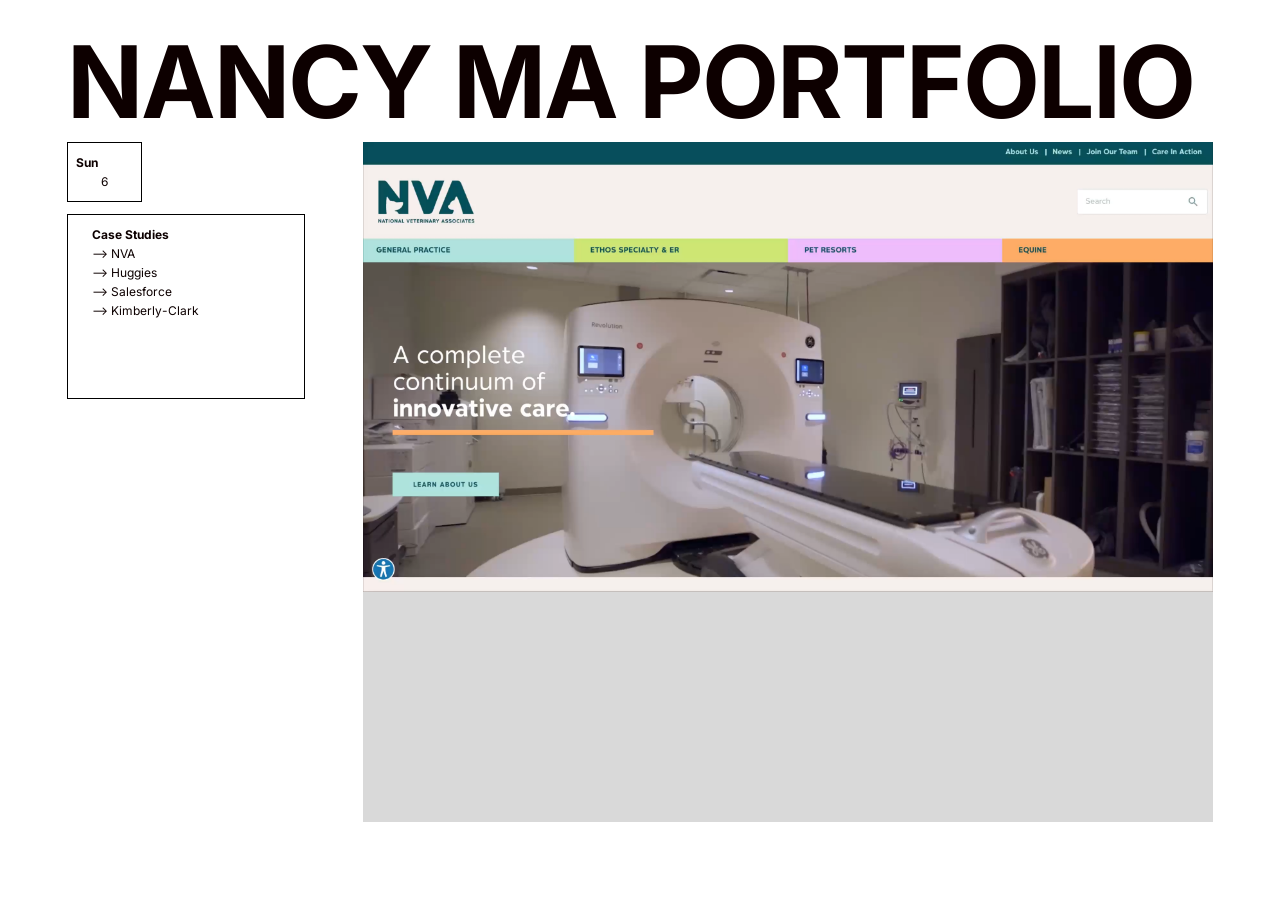
==== portfolio/index.html @ 2321a724 "Match Figma spacing, type, and NVA preview crop Self-host Inter and Kosugi Maru, use the file’s vert" ====
<!DOCTYPE html>
<html lang="en">
<head>
  <meta charset="UTF-8">
  <meta name="viewport" content="width=device-width, initial-scale=1.0">
  <title>Nancy Ma Portfolio</title>
  <meta name="description" content="Nancy Ma — UX portfolio. Case studies including NVA, Huggies, Salesforce, and Kimberly-Clark.">
  <link rel="stylesheet" href="css/styles.css">
</head>
<body>
  <a class="skip-link" href="#main">Skip to content</a>

  <main id="main" class="home">
    <h1 class="home__title">NANCY MA PORTFOLIO</h1>

    <div class="home__body">
      <div class="home__rail">
        <div class="stamp" aria-label="Today’s date">
          <span class="stamp__dow" id="date-dow">Wed</span>
          <span class="stamp__num" id="date-num">25</span>
        </div>

        <nav class="studies" aria-label="Case studies">
          <p class="studies__label">Case Studies</p>
          <a href="work/nva.html">--&gt; NVA</a>
          <a href="work/huggies.html">--&gt; Huggies</a>
          <a href="work/salesforce.html">--&gt; Salesforce</a>
          <a href="work/kimberly-clark.html">--&gt; Kimberly-Clark</a>
        </nav>
      </div>

      <div class="home__preview">
        <a href="work/nva.html">
          <img
            src="images/nva-homepage.png"
            width="2646"
            height="1400"
            alt="NVA homepage — featured case study">
        </a>
      </div>
    </div>
  </main>

  <script src="js/main.js"></script>
</body>
</html>
---- portfolio/css/styles.css ----
/* Portfolio 2027 — adapted from Figma Desktop - 1 / Desktop - 2 */

@font-face {
  font-family: "Inter";
  font-style: normal;
  font-weight: 400 700;
  font-display: swap;
  src: url("../fonts/inter-latin.woff2") format("woff2");
}

@font-face {
  font-family: "Kosugi Maru";
  font-style: normal;
  font-weight: 400;
  font-display: swap;
  src: url("../fonts/kosugi-maru-latin.woff2") format("woff2");
}

:root {
  --ink: #0d0000;
  --paper: #ffffff;
  --preview: #d9d9d9;
  --nva-green: #62b12d;
  --ethos-blue: #2a44c5;
  --font: "Inter", "Segoe UI", system-ui, sans-serif;
  --font-display: "Kosugi Maru", "Hiragino Maru Gothic ProN", "Segoe UI", sans-serif;
  --home-inset: 67px;
  --page-max: 1440px;
}

*,
*::before,
*::after {
  box-sizing: border-box;
  margin: 0;
  padding: 0;
}

html {
  scroll-behavior: smooth;
}

body {
  font-family: var(--font);
  background: var(--paper);
  color: var(--ink);
  min-height: 100vh;
  line-height: 1.21;
}

img {
  display: block;
  max-width: 100%;
}

a {
  color: inherit;
}

a:focus-visible,
button:focus-visible {
  outline: 2px solid var(--ink);
  outline-offset: 3px;
}

.skip-link {
  position: absolute;
  left: 1rem;
  top: -100px;
  background: var(--ink);
  color: var(--paper);
  padding: 0.5rem 0.75rem;
  z-index: 200;
}

.skip-link:focus {
  top: 0.5rem;
}

/* --------------------------------------------------------------------------
   Home — Figma Desktop - 2 (30:15)
   -------------------------------------------------------------------------- */

.home {
  width: min(100%, var(--page-max));
  margin-inline: auto;
  padding: 21px var(--home-inset) 80px;
}

.home__title {
  font-weight: 700;
  font-size: clamp(2.5rem, 8.2vw, 100px);
  line-height: 1.21;
  letter-spacing: -0.02em;
  margin-bottom: 0;
}

.home__body {
  display: flex;
  align-items: flex-start;
  gap: 58px;
  margin-top: 0;
}

.home__rail {
  display: flex;
  flex-direction: column;
  gap: 12px;
  flex: 0 0 238px;
  width: 238px;
}

.stamp {
  display: flex;
  flex-direction: column;
  align-items: center;
  gap: 4px;
  width: 75px;
  padding: 12px 8px;
  border: 1px solid #000;
  background: #fff;
  font-size: 12px;
  line-height: normal;
  color: var(--ink);
}

.stamp__dow,
.stamp__num {
  font-size: 12px;
  line-height: normal;
}

.stamp__dow {
  font-weight: 700;
  width: 100%;
}

.stamp__num {
  font-weight: 400;
  text-align: center;
  width: 100%;
}

.studies {
  display: flex;
  flex-direction: column;
  gap: 4px;
  width: 238px;
  min-height: 185px;
  padding: 12px 24px;
  border: 1px solid #000;
  background: #fff;
  font-size: 12px;
  line-height: normal;
  color: var(--ink);
}

.studies__label {
  font-weight: 700;
}

.studies a {
  font-weight: 400;
  text-decoration: none;
}

.studies a:hover,
.studies a[aria-current="page"] {
  text-decoration: underline;
}

.home__preview {
  flex: 1 1 auto;
  width: min(100%, 1004px);
  height: 680px;
  background: var(--preview);
  overflow: hidden;
}

.home__preview a,
.home__preview img {
  width: 100%;
  height: 100%;
}

.home__preview img {
  object-fit: contain;
  object-position: top center;
  background: var(--preview);
}

.home__preview-empty {
  width: 100%;
  height: 100%;
  background: var(--preview);
}

/* --------------------------------------------------------------------------
   NVA case study — Figma Desktop - 1 (24:5)
   6 equal columns, 22px gap. Side columns are the page margins.
   -------------------------------------------------------------------------- */

.nva-page {
  position: relative;
  width: min(100%, var(--page-max));
  margin-inline: auto;
  min-height: 100vh;
}

.nva-back {
  position: absolute;
  left: var(--home-inset);
  top: 21px;
  font-size: 12px;
  font-weight: 700;
  text-decoration: none;
  z-index: 1;
}

.nva-back:hover {
  text-decoration: underline;
}

.nva-grid {
  display: grid;
  grid-template-columns: repeat(6, minmax(0, 1fr));
  column-gap: 22px;
  row-gap: 0;
  padding: 154px 0 133px;
  align-items: start;
}

.nva-title {
  grid-column: 2;
  grid-row: 1;
  font-family: var(--font-display);
  font-size: 32px;
  font-weight: 400;
  font-synthesis: none;
  line-height: normal;
  width: min(100%, 362px);
  color: #000;
  margin-bottom: 63px;
  white-space: nowrap;
}

.nva-frame {
  grid-column: 2 / span 4;
  grid-row: 2;
  width: 100%;
  height: 477px;
  border: 10px solid var(--nva-green);
  border-radius: 16px;
  overflow: hidden;
  background: var(--preview);
  margin-bottom: 131px;
}

.nva-frame img {
  width: 100%;
  height: 100%;
  object-fit: cover;
  object-position: top center;
}

.nva-tile {
  grid-row: 3;
  width: 100%;
  height: 160px;
  overflow: hidden;
  background: var(--preview);
}

.nva-tile img {
  width: 100%;
  height: 100%;
  object-fit: cover;
  object-position: center;
}

.nva-tile--nva {
  grid-column: 2;
  border: 9px solid var(--nva-green);
}

.nva-tile--huggies {
  grid-column: 3;
}

.nva-tile--ethos {
  grid-column: 4;
  border: 3px solid var(--ethos-blue);
}

.nva-tile--sjsu {
  grid-column: 5;
}

/* --------------------------------------------------------------------------
   About (same type system; not in the Figma frames)
   -------------------------------------------------------------------------- */

.about {
  width: min(100% - 2 * var(--home-inset), 720px);
  margin: 21px auto 80px;
}

.about h1 {
  font-weight: 700;
  font-size: clamp(2rem, 6vw, 48px);
  margin: 1.5rem 0 1rem;
}

.about p {
  font-size: 16px;
  line-height: 1.5;
  margin-bottom: 1rem;
}

.about a {
  font-weight: 700;
}

/* --------------------------------------------------------------------------
   Mobile
   -------------------------------------------------------------------------- */

@media (max-width: 900px) {
  .home {
    padding: 24px 20px 48px;
  }

  .home__body {
    flex-direction: column;
    gap: 24px;
  }

  .home__rail {
    flex-direction: row;
    flex-wrap: wrap;
    width: 100%;
    flex-basis: auto;
  }

  .home__preview {
    width: 100%;
    height: auto;
    aspect-ratio: 1004 / 680;
  }

  .nva-back {
    left: 20px;
    top: 16px;
  }

  .nva-grid {
    grid-template-columns: repeat(2, minmax(0, 1fr));
    padding: 64px 20px 48px;
    row-gap: 16px;
    column-gap: 16px;
  }

  .nva-title,
  .nva-frame {
    grid-column: 1 / -1;
  }

  .nva-title {
    width: auto;
    font-size: 24px;
    margin-bottom: 16px;
    white-space: normal;
  }

  .nva-frame {
    height: auto;
    aspect-ratio: 952.67 / 477;
    margin-bottom: 16px;
  }

  .nva-tile,
  .nva-tile--nva,
  .nva-tile--huggies,
  .nva-tile--ethos,
  .nva-tile--sjsu {
    grid-column: auto;
    grid-row: auto;
  }
}

@media (prefers-reduced-motion: reduce) {
  html {
    scroll-behavior: auto;
  }
}
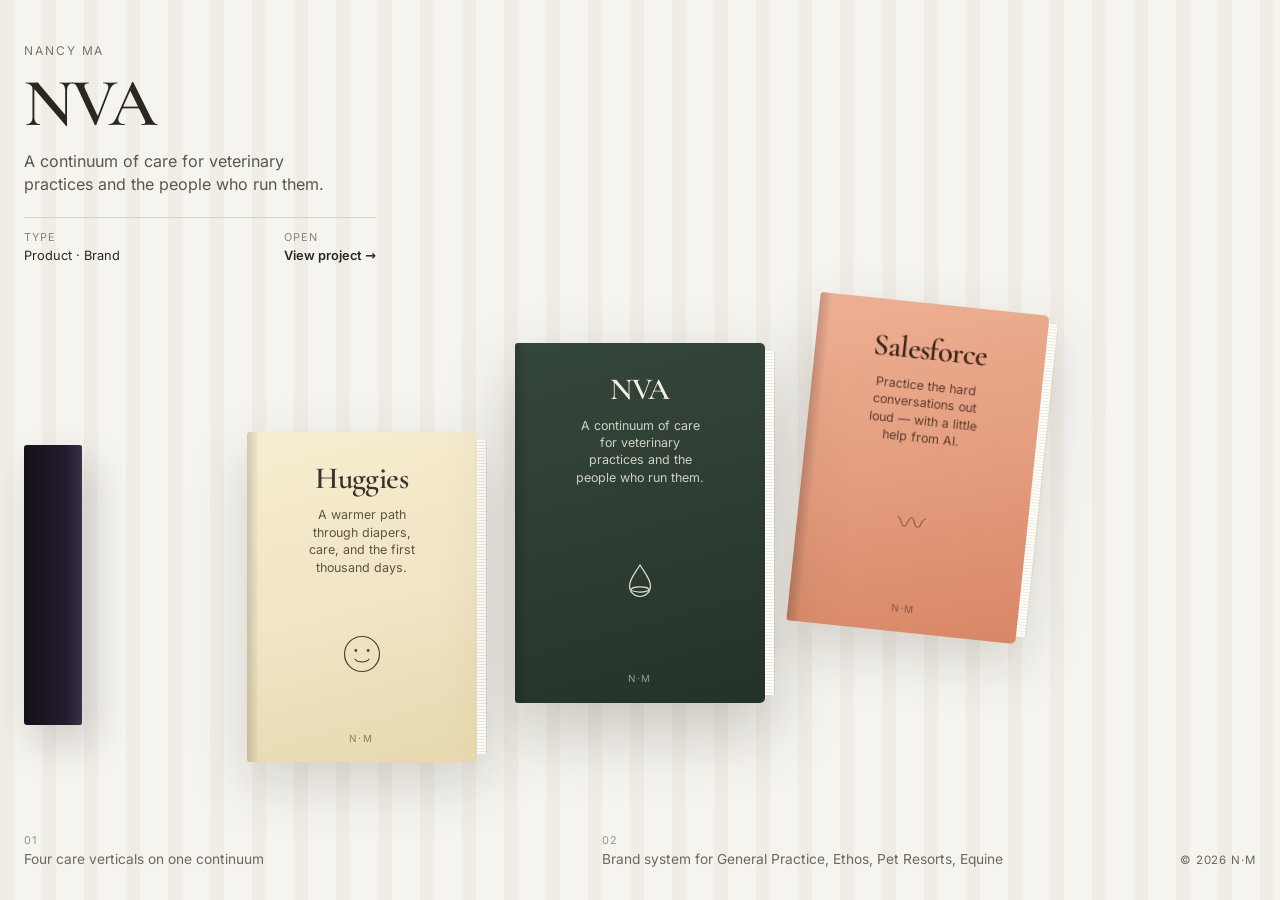
==== commit 5b9167d5: "Redesign the homepage as a book-shelf of case studies Replace the wireframe home with hardcover proj" ====
--- a/portfolio/index.html
+++ b/portfolio/index.html
@@ -7,38 +7,83 @@
   <meta name="description" content="Nancy Ma — UX portfolio. Case studies including NVA, Huggies, Salesforce, and Kimberly-Clark.">
   <link rel="stylesheet" href="css/styles.css">
 </head>
-<body>
+<body class="shelf-body">
   <a class="skip-link" href="#main">Skip to content</a>
 
-  <main id="main" class="home">
-    <h1 class="home__title">NANCY MA PORTFOLIO</h1>
+  <main id="main" class="shelf">
+    <section class="shelf__intro" aria-live="polite">
+      <p class="shelf__kicker">Nancy Ma</p>
+      <h1 class="shelf__title" id="featured-title">NVA</h1>
+      <p class="shelf__lede" id="featured-lede">A continuum of care for veterinary practices and the people who run them.</p>
+      <dl class="shelf__meta">
+        <div>
+          <dt>Type</dt>
+          <dd id="featured-type">Product · Brand</dd>
+        </div>
+        <div>
+          <dt>Open</dt>
+          <dd><a id="featured-link" href="work/nva.html">View project →</a></dd>
+        </div>
+      </dl>
+    </section>
 
-    <div class="home__body">
-      <div class="home__rail">
-        <div class="stamp" aria-label="Today’s date">
-          <span class="stamp__dow" id="date-dow">Wed</span>
-          <span class="stamp__num" id="date-num">25</span>
-        </div>
+    <div class="shelf__stage" aria-label="Selected work">
+      <a class="book-spine" href="work/kimberly-clark.html" aria-label="Kimberly-Clark case study">
+        <span>Kimberly-Clark</span>
+      </a>
 
-        <nav class="studies" aria-label="Case studies">
-          <p class="studies__label">Case Studies</p>
-          <a href="work/nva.html">--&gt; NVA</a>
-          <a href="work/huggies.html">--&gt; Huggies</a>
-          <a href="work/salesforce.html">--&gt; Salesforce</a>
-          <a href="work/kimberly-clark.html">--&gt; Kimberly-Clark</a>
-        </nav>
-      </div>
+      <a class="book book--cream" href="work/huggies.html" data-title="Huggies" data-lede="A warmer path through diapers, care, and the first thousand days." data-type="UX · Consumer" data-href="work/huggies.html" data-stat1="Care, packaging, and first-time parent journeys" data-stat2="Consumer brand study">
+        <span class="book__pages" aria-hidden="true"></span>
+        <span class="book__cover">
+          <span class="book__name">Huggies</span>
+          <span class="book__blurb">A warmer path through diapers, care, and the first thousand days.</span>
+          <span class="book__icon" aria-hidden="true">
+            <svg viewBox="0 0 64 64" width="56" height="56">
+              <circle cx="32" cy="32" r="20" fill="none" stroke="currentColor" stroke-width="1.4"/>
+              <circle cx="25" cy="28" r="1.6" fill="currentColor"/>
+              <circle cx="39" cy="28" r="1.6" fill="currentColor"/>
+              <path d="M24 38c3 4 13 4 16 0" fill="none" stroke="currentColor" stroke-width="1.4" stroke-linecap="round"/>
+            </svg>
+          </span>
+          <span class="book__mono">N·M</span>
+        </span>
+      </a>
 
-      <div class="home__preview">
-        <a href="work/nva.html">
-          <img
-            src="images/nva-homepage.png"
-            width="2646"
-            height="1400"
-            alt="NVA homepage — featured case study">
-        </a>
-      </div>
+      <a class="book book--forest is-featured" href="work/nva.html" data-title="NVA" data-lede="A continuum of care for veterinary practices and the people who run them." data-type="Product · Brand" data-href="work/nva.html" data-stat1="Four care verticals on one continuum" data-stat2="Brand system for General Practice, Ethos, Pet Resorts, Equine">
+        <span class="book__pages" aria-hidden="true"></span>
+        <span class="book__cover">
+          <span class="book__name">NVA</span>
+          <span class="book__blurb">A continuum of care for veterinary practices and the people who run them.</span>
+          <span class="book__icon" aria-hidden="true">
+            <svg viewBox="0 0 64 64" width="56" height="56">
+              <path d="M32 16c6 10 12 16 12 24a12 12 0 0 1-24 0c0-8 6-14 12-24z" fill="none" stroke="currentColor" stroke-width="1.4"/>
+              <ellipse cx="32" cy="44" rx="10" ry="3" fill="none" stroke="currentColor" stroke-width="1.2"/>
+            </svg>
+          </span>
+          <span class="book__mono">N·M</span>
+        </span>
+      </a>
+
+      <a class="book book--clay" href="work/salesforce.html" data-title="Salesforce" data-lede="Practice the hard conversations out loud — with a little help from AI." data-type="UX · Enterprise" data-href="work/salesforce.html" data-stat1="Hard conversations, practiced out loud" data-stat2="Enterprise tools and AI-assisted coaching">
+        <span class="book__pages" aria-hidden="true"></span>
+        <span class="book__cover">
+          <span class="book__name">Salesforce</span>
+          <span class="book__blurb">Practice the hard conversations out loud — with a little help from AI.</span>
+          <span class="book__icon" aria-hidden="true">
+            <svg viewBox="0 0 64 64" width="72" height="36">
+              <path d="M6 20c6 0 6 16 12 16s6-16 12-16 6 16 12 16 6-16 12-16" fill="none" stroke="currentColor" stroke-width="1.4" stroke-linecap="round"/>
+            </svg>
+          </span>
+          <span class="book__mono">N·M</span>
+        </span>
+      </a>
     </div>
+
+    <footer class="shelf__foot">
+      <p class="shelf__stat" id="featured-stat-1"><span>01</span> Four care verticals on one continuum</p>
+      <p class="shelf__stat" id="featured-stat-2"><span>02</span> Brand system for General Practice, Ethos, Pet Resorts, Equine</p>
+      <p class="shelf__copy">© <span id="year"></span> N·M</p>
+    </footer>
   </main>
 
   <script src="js/main.js"></script>
--- a/portfolio/css/styles.css
+++ b/portfolio/css/styles.css
@@ -14,6 +14,14 @@
   font-weight: 400;
   font-display: swap;
   src: url("../fonts/kosugi-maru-latin.woff2") format("woff2");
+}
+
+@font-face {
+  font-family: "Cormorant Garamond";
+  font-style: normal;
+  font-weight: 500 600;
+  font-display: swap;
+  src: url("../fonts/cormorant-garamond.woff2") format("woff2");
 }
 
 :root {
@@ -26,6 +34,15 @@
   --font-display: "Kosugi Maru", "Hiragino Maru Gothic ProN", "Segoe UI", sans-serif;
   --home-inset: 67px;
   --page-max: 1440px;
+  --serif: "Cormorant Garamond", "Times New Roman", serif;
+  --shelf-paper: #f6f4ef;
+  --book-cream: #efe4c4;
+  --book-cream-ink: #3a3428;
+  --book-forest: #2c3b30;
+  --book-forest-ink: #f3efe4;
+  --book-clay: #e39b7c;
+  --book-clay-ink: #3d2418;
+  --book-night: #1b1524;
 }
 
 *,
@@ -196,6 +213,261 @@
 }
 
 /* --------------------------------------------------------------------------
+   Home — book shelf
+   -------------------------------------------------------------------------- */
+
+.shelf-body {
+  background:
+    repeating-linear-gradient(
+      90deg,
+      rgba(228, 224, 214, 0.35) 0 14px,
+      rgba(246, 244, 239, 0.9) 14px 42px
+    ),
+    var(--shelf-paper);
+  color: #2b2720;
+  min-height: 100vh;
+}
+
+.shelf {
+  position: relative;
+  width: min(100% - 3rem, 1280px);
+  margin-inline: auto;
+  min-height: 100vh;
+  padding: 2.75rem 0 2rem;
+  display: grid;
+  grid-template-rows: auto 1fr auto;
+}
+
+.shelf__intro {
+  max-width: 22rem;
+  z-index: 2;
+}
+
+.shelf__kicker {
+  font-size: 0.75rem;
+  letter-spacing: 0.16em;
+  text-transform: uppercase;
+  color: #7a7468;
+  margin-bottom: 0.85rem;
+}
+
+.shelf__title {
+  font-family: var(--serif);
+  font-weight: 600;
+  font-size: clamp(2.75rem, 6vw, 4.25rem);
+  letter-spacing: -0.03em;
+  line-height: 0.95;
+  margin-bottom: 0.85rem;
+}
+
+.shelf__lede {
+  font-size: 1rem;
+  line-height: 1.45;
+  color: #5c564c;
+  max-width: 20rem;
+  margin-bottom: 1.25rem;
+}
+
+.shelf__meta {
+  display: grid;
+  grid-template-columns: 1fr auto;
+  gap: 1.25rem 2rem;
+  max-width: 22rem;
+  padding-top: 0.85rem;
+  border-top: 1px solid #d8d2c6;
+  font-size: 0.8rem;
+}
+
+.shelf__meta dt {
+  color: #8a8376;
+  margin-bottom: 0.2rem;
+  letter-spacing: 0.08em;
+  text-transform: uppercase;
+  font-size: 0.68rem;
+}
+
+.shelf__meta a {
+  text-decoration: none;
+  font-weight: 600;
+}
+
+.shelf__meta a:hover {
+  text-decoration: underline;
+}
+
+.shelf__stage {
+  position: relative;
+  min-height: 560px;
+  display: flex;
+  align-items: flex-end;
+  justify-content: center;
+  gap: clamp(1rem, 3vw, 2.5rem);
+  padding: 1rem 0 2.5rem;
+}
+
+.book-spine {
+  position: absolute;
+  left: 0;
+  bottom: 18%;
+  width: 58px;
+  height: 280px;
+  background: linear-gradient(90deg, #141018 0%, #241c2e 72%, #3a3146 100%);
+  color: transparent;
+  border-radius: 3px 2px 2px 3px;
+  box-shadow: 10px 18px 40px rgba(20, 16, 24, 0.18);
+  text-indent: -9999px;
+  overflow: hidden;
+}
+
+.book-spine:focus-visible {
+  outline-offset: 4px;
+}
+
+.book {
+  position: relative;
+  width: min(230px, 28vw);
+  height: 330px;
+  text-decoration: none;
+  color: inherit;
+  flex: 0 0 auto;
+  filter: drop-shadow(0 22px 28px rgba(40, 32, 20, 0.16));
+  transition: transform 220ms ease, filter 220ms ease;
+}
+
+.book:hover,
+.book:focus-visible,
+.book.is-featured {
+  transform: translateY(-10px);
+  filter: drop-shadow(0 28px 34px rgba(40, 32, 20, 0.22));
+}
+
+.book--cream {
+  align-self: flex-end;
+  margin-bottom: 1.5rem;
+}
+
+.book--forest {
+  align-self: center;
+  width: min(250px, 30vw);
+  height: 360px;
+  z-index: 2;
+}
+
+.book--clay {
+  align-self: flex-start;
+  margin-top: 1.5rem;
+  transform: rotate(6deg);
+}
+
+.book--clay:hover,
+.book--clay:focus-visible,
+.book--clay.is-featured {
+  transform: rotate(6deg) translateY(-10px);
+}
+
+.book__pages {
+  position: absolute;
+  inset: 8px -9px 8px auto;
+  width: 11px;
+  background:
+    repeating-linear-gradient(
+      180deg,
+      #fff 0 2px,
+      #efe8d8 2px 3px
+    );
+  border-radius: 0 2px 2px 0;
+  box-shadow: 1px 0 0 rgba(0, 0, 0, 0.05);
+}
+
+.book__cover {
+  position: relative;
+  display: flex;
+  flex-direction: column;
+  align-items: center;
+  text-align: center;
+  height: 100%;
+  padding: 2rem 1.35rem 1.15rem;
+  border-radius: 3px 5px 5px 3px;
+  overflow: hidden;
+}
+
+.book__cover::before {
+  content: "";
+  position: absolute;
+  inset: 0 auto 0 0;
+  width: 11px;
+  background: linear-gradient(90deg, rgba(0, 0, 0, 0.16), rgba(0, 0, 0, 0.02));
+}
+
+.book--cream .book__cover {
+  background: linear-gradient(165deg, #f7edd0 0%, var(--book-cream) 55%, #e7d8ad 100%);
+  color: var(--book-cream-ink);
+}
+
+.book--forest .book__cover {
+  background: linear-gradient(165deg, #35463a 0%, var(--book-forest) 60%, #243228 100%);
+  color: var(--book-forest-ink);
+}
+
+.book--clay .book__cover {
+  background: linear-gradient(165deg, #edb094 0%, var(--book-clay) 55%, #d88766 100%);
+  color: var(--book-clay-ink);
+}
+
+.book__name {
+  font-family: var(--serif);
+  font-weight: 600;
+  font-size: clamp(1.65rem, 2.4vw, 2.15rem);
+  letter-spacing: -0.02em;
+  line-height: 1;
+}
+
+.book__blurb {
+  margin-top: 0.7rem;
+  font-size: 0.78rem;
+  line-height: 1.4;
+  max-width: 16ch;
+  opacity: 0.82;
+}
+
+.book__icon {
+  margin-top: auto;
+  margin-bottom: auto;
+  display: grid;
+  place-items: center;
+  opacity: 0.9;
+}
+
+.book__mono {
+  font-size: 0.62rem;
+  letter-spacing: 0.18em;
+  opacity: 0.55;
+}
+
+.shelf__foot {
+  display: grid;
+  grid-template-columns: 1fr 1fr auto;
+  gap: 1.5rem;
+  align-items: end;
+  padding-top: 0.5rem;
+  color: #6d675c;
+  font-size: 0.86rem;
+}
+
+.shelf__stat span {
+  display: block;
+  font-size: 0.68rem;
+  letter-spacing: 0.12em;
+  color: #9a9386;
+  margin-bottom: 0.25rem;
+}
+
+.shelf__copy {
+  font-size: 0.72rem;
+  letter-spacing: 0.08em;
+}
+
+/* --------------------------------------------------------------------------
    NVA case study — Figma Desktop - 1 (24:5)
    6 equal columns, 22px gap. Side columns are the page margins.
    -------------------------------------------------------------------------- */
@@ -326,6 +598,41 @@
    -------------------------------------------------------------------------- */
 
 @media (max-width: 900px) {
+  .shelf {
+    width: min(100% - 2rem, 1280px);
+    padding-top: 1.5rem;
+  }
+
+  .shelf__stage {
+    min-height: 0;
+    flex-wrap: wrap;
+    justify-content: center;
+    padding: 2rem 0;
+  }
+
+  .book-spine {
+    display: none;
+  }
+
+  .book,
+  .book--forest {
+    width: min(200px, 42vw);
+    height: 290px;
+    margin: 0;
+  }
+
+  .book--clay,
+  .book--clay:hover,
+  .book--clay:focus-visible,
+  .book--clay.is-featured {
+    transform: none;
+  }
+
+  .shelf__foot {
+    grid-template-columns: 1fr;
+    gap: 1rem;
+  }
+
   .home {
     padding: 24px 20px 48px;
   }
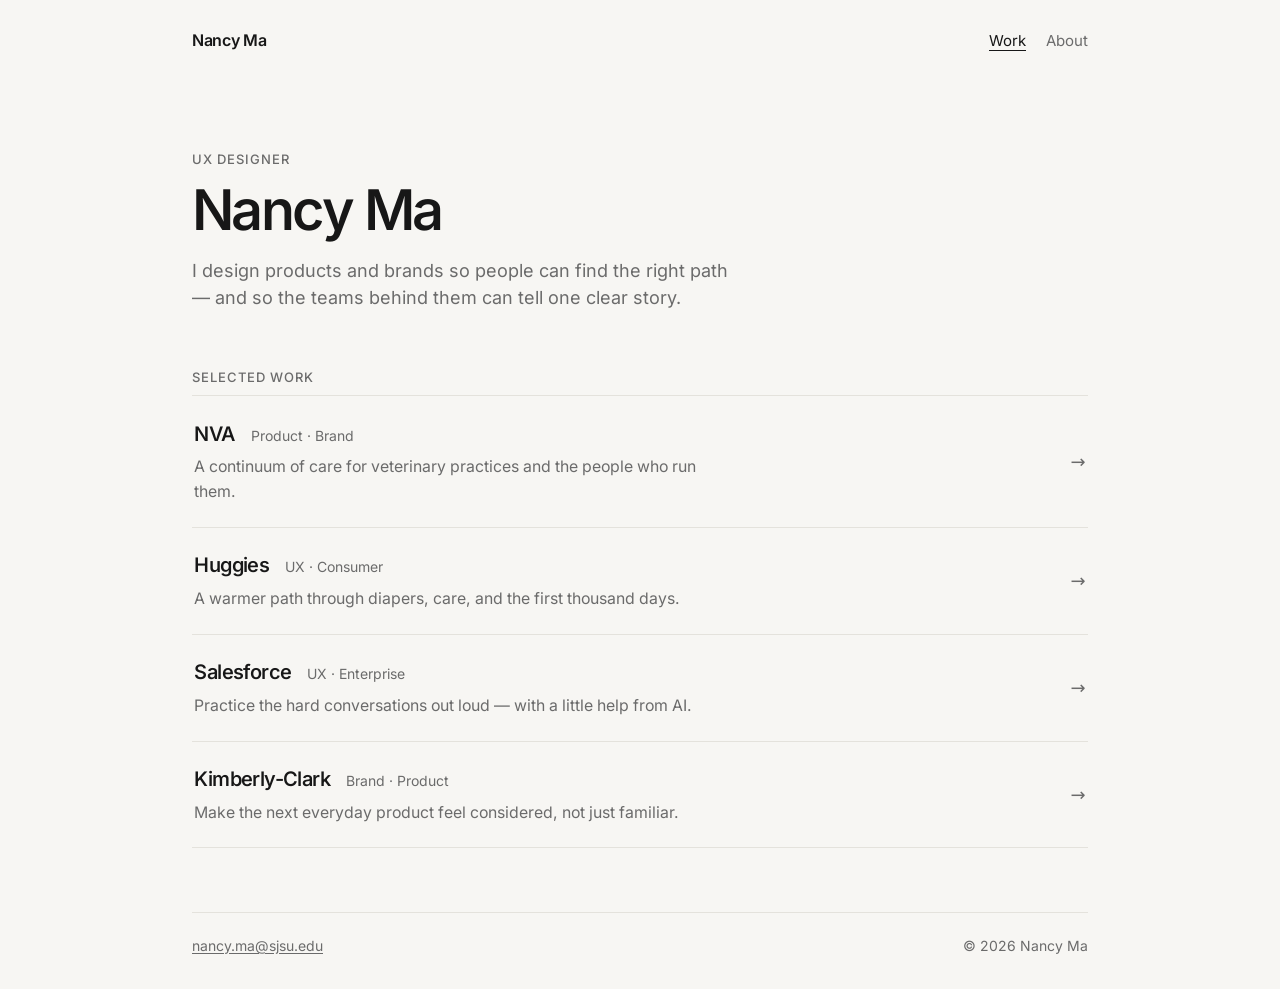
==== commit 0d14ee1b: "Replace the Figma collage with a simple UX portfolio Swap the home screenshot layout for a name, int" ====
--- a/portfolio/index.html
+++ b/portfolio/index.html
@@ -3,88 +3,82 @@
 <head>
   <meta charset="UTF-8">
   <meta name="viewport" content="width=device-width, initial-scale=1.0">
-  <title>Nancy Ma Portfolio</title>
-  <meta name="description" content="Nancy Ma — UX portfolio. Case studies including NVA, Huggies, Salesforce, and Kimberly-Clark.">
+  <title>Nancy Ma — UX Design</title>
+  <meta name="description" content="Nancy Ma is a UX designer. Selected work: NVA, Huggies, Salesforce, and Kimberly-Clark.">
   <link rel="stylesheet" href="css/styles.css">
 </head>
-<body class="shelf-body">
+<body>
   <a class="skip-link" href="#main">Skip to content</a>
 
-  <main id="main" class="shelf">
-    <section class="shelf__intro" aria-live="polite">
-      <p class="shelf__kicker">Nancy Ma</p>
-      <h1 class="shelf__title" id="featured-title">NVA</h1>
-      <p class="shelf__lede" id="featured-lede">A continuum of care for veterinary practices and the people who run them.</p>
-      <dl class="shelf__meta">
-        <div>
-          <dt>Type</dt>
-          <dd id="featured-type">Product · Brand</dd>
-        </div>
-        <div>
-          <dt>Open</dt>
-          <dd><a id="featured-link" href="work/nva.html">View project →</a></dd>
-        </div>
-      </dl>
+  <header class="site-header">
+    <a class="wordmark" href="index.html">Nancy Ma</a>
+    <nav class="site-nav" aria-label="Primary">
+      <a href="#work" aria-current="page">Work</a>
+      <a href="about.html">About</a>
+    </nav>
+  </header>
+
+  <main id="main">
+    <section class="hero">
+      <p class="eyebrow">UX designer</p>
+      <h1>Nancy Ma</h1>
+      <p class="lede">
+        I design products and brands so people can find the right path —
+        and so the teams behind them can tell one clear story.
+      </p>
     </section>
 
-    <div class="shelf__stage" aria-label="Selected work">
-      <a class="book-spine" href="work/kimberly-clark.html" aria-label="Kimberly-Clark case study">
-        <span>Kimberly-Clark</span>
-      </a>
+    <section id="work" class="work" aria-labelledby="work-heading">
+      <h2 id="work-heading">Selected work</h2>
+      <ul class="work-list">
+        <li>
+          <a class="work-item" href="work/nva.html">
+            <div class="work-item__top">
+              <h3>NVA</h3>
+              <p class="work-item__type">Product · Brand</p>
+            </div>
+            <p class="work-item__lede">A continuum of care for veterinary practices and the people who run them.</p>
+            <span class="work-item__go" aria-hidden="true">→</span>
+          </a>
+        </li>
+        <li>
+          <a class="work-item" href="work/huggies.html">
+            <div class="work-item__top">
+              <h3>Huggies</h3>
+              <p class="work-item__type">UX · Consumer</p>
+            </div>
+            <p class="work-item__lede">A warmer path through diapers, care, and the first thousand days.</p>
+            <span class="work-item__go" aria-hidden="true">→</span>
+          </a>
+        </li>
+        <li>
+          <a class="work-item" href="work/salesforce.html">
+            <div class="work-item__top">
+              <h3>Salesforce</h3>
+              <p class="work-item__type">UX · Enterprise</p>
+            </div>
+            <p class="work-item__lede">Practice the hard conversations out loud — with a little help from AI.</p>
+            <span class="work-item__go" aria-hidden="true">→</span>
+          </a>
+        </li>
+        <li>
+          <a class="work-item" href="work/kimberly-clark.html">
+            <div class="work-item__top">
+              <h3>Kimberly-Clark</h3>
+              <p class="work-item__type">Brand · Product</p>
+            </div>
+            <p class="work-item__lede">Make the next everyday product feel considered, not just familiar.</p>
+            <span class="work-item__go" aria-hidden="true">→</span>
+          </a>
+        </li>
+      </ul>
+    </section>
+  </main>
 
-      <a class="book book--cream" href="work/huggies.html" data-title="Huggies" data-lede="A warmer path through diapers, care, and the first thousand days." data-type="UX · Consumer" data-href="work/huggies.html" data-stat1="Care, packaging, and first-time parent journeys" data-stat2="Consumer brand study">
-        <span class="book__pages" aria-hidden="true"></span>
-        <span class="book__cover">
-          <span class="book__name">Huggies</span>
-          <span class="book__blurb">A warmer path through diapers, care, and the first thousand days.</span>
-          <span class="book__icon" aria-hidden="true">
-            <svg viewBox="0 0 64 64" width="56" height="56">
-              <circle cx="32" cy="32" r="20" fill="none" stroke="currentColor" stroke-width="1.4"/>
-              <circle cx="25" cy="28" r="1.6" fill="currentColor"/>
-              <circle cx="39" cy="28" r="1.6" fill="currentColor"/>
-              <path d="M24 38c3 4 13 4 16 0" fill="none" stroke="currentColor" stroke-width="1.4" stroke-linecap="round"/>
-            </svg>
-          </span>
-          <span class="book__mono">N·M</span>
-        </span>
-      </a>
-
-      <a class="book book--forest is-featured" href="work/nva.html" data-title="NVA" data-lede="A continuum of care for veterinary practices and the people who run them." data-type="Product · Brand" data-href="work/nva.html" data-stat1="Four care verticals on one continuum" data-stat2="Brand system for General Practice, Ethos, Pet Resorts, Equine">
-        <span class="book__pages" aria-hidden="true"></span>
-        <span class="book__cover">
-          <span class="book__name">NVA</span>
-          <span class="book__blurb">A continuum of care for veterinary practices and the people who run them.</span>
-          <span class="book__icon" aria-hidden="true">
-            <svg viewBox="0 0 64 64" width="56" height="56">
-              <path d="M32 16c6 10 12 16 12 24a12 12 0 0 1-24 0c0-8 6-14 12-24z" fill="none" stroke="currentColor" stroke-width="1.4"/>
-              <ellipse cx="32" cy="44" rx="10" ry="3" fill="none" stroke="currentColor" stroke-width="1.2"/>
-            </svg>
-          </span>
-          <span class="book__mono">N·M</span>
-        </span>
-      </a>
-
-      <a class="book book--clay" href="work/salesforce.html" data-title="Salesforce" data-lede="Practice the hard conversations out loud — with a little help from AI." data-type="UX · Enterprise" data-href="work/salesforce.html" data-stat1="Hard conversations, practiced out loud" data-stat2="Enterprise tools and AI-assisted coaching">
-        <span class="book__pages" aria-hidden="true"></span>
-        <span class="book__cover">
-          <span class="book__name">Salesforce</span>
-          <span class="book__blurb">Practice the hard conversations out loud — with a little help from AI.</span>
-          <span class="book__icon" aria-hidden="true">
-            <svg viewBox="0 0 64 64" width="72" height="36">
-              <path d="M6 20c6 0 6 16 12 16s6-16 12-16 6 16 12 16 6-16 12-16" fill="none" stroke="currentColor" stroke-width="1.4" stroke-linecap="round"/>
-            </svg>
-          </span>
-          <span class="book__mono">N·M</span>
-        </span>
-      </a>
-    </div>
-
-    <footer class="shelf__foot">
-      <p class="shelf__stat" id="featured-stat-1"><span>01</span> Four care verticals on one continuum</p>
-      <p class="shelf__stat" id="featured-stat-2"><span>02</span> Brand system for General Practice, Ethos, Pet Resorts, Equine</p>
-      <p class="shelf__copy">© <span id="year"></span> N·M</p>
-    </footer>
-  </main>
+  <footer class="site-footer">
+    <a href="mailto:nancy.ma@sjsu.edu">nancy.ma@sjsu.edu</a>
+    <p>© <span id="year"></span> Nancy Ma</p>
+  </footer>
 
   <script src="js/main.js"></script>
 </body>
--- a/portfolio/css/styles.css
+++ b/portfolio/css/styles.css
@@ -1,5 +1,3 @@
-/* Portfolio 2027 — adapted from Figma Desktop - 1 / Desktop - 2 */
-
 @font-face {
   font-family: "Inter";
   font-style: normal;
@@ -8,41 +6,14 @@
   src: url("../fonts/inter-latin.woff2") format("woff2");
 }
 
-@font-face {
-  font-family: "Kosugi Maru";
-  font-style: normal;
-  font-weight: 400;
-  font-display: swap;
-  src: url("../fonts/kosugi-maru-latin.woff2") format("woff2");
-}
-
-@font-face {
-  font-family: "Cormorant Garamond";
-  font-style: normal;
-  font-weight: 500 600;
-  font-display: swap;
-  src: url("../fonts/cormorant-garamond.woff2") format("woff2");
-}
-
 :root {
-  --ink: #0d0000;
-  --paper: #ffffff;
-  --preview: #d9d9d9;
-  --nva-green: #62b12d;
-  --ethos-blue: #2a44c5;
+  --bg: #f7f6f3;
+  --ink: #171717;
+  --muted: #6b6b6b;
+  --line: #e4e2dc;
   --font: "Inter", "Segoe UI", system-ui, sans-serif;
-  --font-display: "Kosugi Maru", "Hiragino Maru Gothic ProN", "Segoe UI", sans-serif;
-  --home-inset: 67px;
-  --page-max: 1440px;
-  --serif: "Cormorant Garamond", "Times New Roman", serif;
-  --shelf-paper: #f6f4ef;
-  --book-cream: #efe4c4;
-  --book-cream-ink: #3a3428;
-  --book-forest: #2c3b30;
-  --book-forest-ink: #f3efe4;
-  --book-clay: #e39b7c;
-  --book-clay-ink: #3d2418;
-  --book-night: #1b1524;
+  --page: 42rem;
+  --wide: 56rem;
 }
 
 *,
@@ -58,24 +29,27 @@
 }
 
 body {
+  min-height: 100vh;
+  display: flex;
+  flex-direction: column;
+  background: var(--bg);
+  color: var(--ink);
   font-family: var(--font);
-  background: var(--paper);
-  color: var(--ink);
-  min-height: 100vh;
-  line-height: 1.21;
+  font-size: 1rem;
+  line-height: 1.55;
 }
 
 img {
   display: block;
   max-width: 100%;
+  height: auto;
 }
 
 a {
   color: inherit;
 }
 
-a:focus-visible,
-button:focus-visible {
+a:focus-visible {
   outline: 2px solid var(--ink);
   outline-offset: 3px;
 }
@@ -83,615 +57,282 @@
 .skip-link {
   position: absolute;
   left: 1rem;
-  top: -100px;
+  top: -3rem;
+  z-index: 10;
+  padding: 0.5rem 0.75rem;
   background: var(--ink);
-  color: var(--paper);
-  padding: 0.5rem 0.75rem;
-  z-index: 200;
+  color: var(--bg);
 }
 
 .skip-link:focus {
-  top: 0.5rem;
-}
-
-/* --------------------------------------------------------------------------
-   Home — Figma Desktop - 2 (30:15)
-   -------------------------------------------------------------------------- */
-
-.home {
-  width: min(100%, var(--page-max));
+  top: 1rem;
+}
+
+.site-header,
+.site-footer,
+.hero,
+.work,
+.page {
+  width: min(var(--wide), calc(100% - 2.5rem));
   margin-inline: auto;
-  padding: 21px var(--home-inset) 80px;
-}
-
-.home__title {
-  font-weight: 700;
-  font-size: clamp(2.5rem, 8.2vw, 100px);
-  line-height: 1.21;
+}
+
+.site-header {
+  display: flex;
+  align-items: baseline;
+  justify-content: space-between;
+  gap: 1.5rem;
+  padding: 1.75rem 0 1.5rem;
+}
+
+.wordmark {
+  font-weight: 600;
   letter-spacing: -0.02em;
-  margin-bottom: 0;
-}
-
-.home__body {
-  display: flex;
-  align-items: flex-start;
-  gap: 58px;
-  margin-top: 0;
-}
-
-.home__rail {
-  display: flex;
-  flex-direction: column;
-  gap: 12px;
-  flex: 0 0 238px;
-  width: 238px;
-}
-
-.stamp {
-  display: flex;
-  flex-direction: column;
-  align-items: center;
-  gap: 4px;
-  width: 75px;
-  padding: 12px 8px;
-  border: 1px solid #000;
-  background: #fff;
-  font-size: 12px;
-  line-height: normal;
+  text-decoration: none;
+}
+
+.site-nav {
+  display: flex;
+  gap: 1.25rem;
+  font-size: 0.9375rem;
+}
+
+.site-nav a {
+  text-decoration: none;
+  color: var(--muted);
+}
+
+.site-nav a:hover,
+.site-nav a[aria-current="page"] {
   color: var(--ink);
 }
 
-.stamp__dow,
-.stamp__num {
-  font-size: 12px;
-  line-height: normal;
-}
-
-.stamp__dow {
-  font-weight: 700;
-  width: 100%;
-}
-
-.stamp__num {
-  font-weight: 400;
-  text-align: center;
-  width: 100%;
-}
-
-.studies {
-  display: flex;
-  flex-direction: column;
-  gap: 4px;
-  width: 238px;
-  min-height: 185px;
-  padding: 12px 24px;
-  border: 1px solid #000;
-  background: #fff;
-  font-size: 12px;
-  line-height: normal;
-  color: var(--ink);
-}
-
-.studies__label {
-  font-weight: 700;
-}
-
-.studies a {
-  font-weight: 400;
-  text-decoration: none;
-}
-
-.studies a:hover,
-.studies a[aria-current="page"] {
+.site-nav a[aria-current="page"] {
   text-decoration: underline;
-}
-
-.home__preview {
-  flex: 1 1 auto;
-  width: min(100%, 1004px);
-  height: 680px;
-  background: var(--preview);
-  overflow: hidden;
-}
-
-.home__preview a,
-.home__preview img {
-  width: 100%;
-  height: 100%;
-}
-
-.home__preview img {
-  object-fit: contain;
-  object-position: top center;
-  background: var(--preview);
-}
-
-.home__preview-empty {
-  width: 100%;
-  height: 100%;
-  background: var(--preview);
-}
-
-/* --------------------------------------------------------------------------
-   Home — book shelf
-   -------------------------------------------------------------------------- */
-
-.shelf-body {
-  background:
-    repeating-linear-gradient(
-      90deg,
-      rgba(228, 224, 214, 0.35) 0 14px,
-      rgba(246, 244, 239, 0.9) 14px 42px
-    ),
-    var(--shelf-paper);
-  color: #2b2720;
-  min-height: 100vh;
-}
-
-.shelf {
-  position: relative;
-  width: min(100% - 3rem, 1280px);
-  margin-inline: auto;
-  min-height: 100vh;
-  padding: 2.75rem 0 2rem;
-  display: grid;
-  grid-template-rows: auto 1fr auto;
-}
-
-.shelf__intro {
-  max-width: 22rem;
-  z-index: 2;
-}
-
-.shelf__kicker {
-  font-size: 0.75rem;
-  letter-spacing: 0.16em;
-  text-transform: uppercase;
-  color: #7a7468;
-  margin-bottom: 0.85rem;
-}
-
-.shelf__title {
-  font-family: var(--serif);
-  font-weight: 600;
-  font-size: clamp(2.75rem, 6vw, 4.25rem);
-  letter-spacing: -0.03em;
-  line-height: 0.95;
-  margin-bottom: 0.85rem;
-}
-
-.shelf__lede {
-  font-size: 1rem;
-  line-height: 1.45;
-  color: #5c564c;
-  max-width: 20rem;
-  margin-bottom: 1.25rem;
-}
-
-.shelf__meta {
-  display: grid;
-  grid-template-columns: 1fr auto;
-  gap: 1.25rem 2rem;
-  max-width: 22rem;
-  padding-top: 0.85rem;
-  border-top: 1px solid #d8d2c6;
-  font-size: 0.8rem;
-}
-
-.shelf__meta dt {
-  color: #8a8376;
-  margin-bottom: 0.2rem;
+  text-underline-offset: 0.28em;
+}
+
+.hero {
+  padding: 4.5rem 0 3.5rem;
+}
+
+.eyebrow {
+  margin-bottom: 0.75rem;
+  color: var(--muted);
+  font-size: 0.8125rem;
+  font-weight: 500;
   letter-spacing: 0.08em;
   text-transform: uppercase;
-  font-size: 0.68rem;
-}
-
-.shelf__meta a {
+}
+
+h1 {
+  font-size: clamp(2.25rem, 5vw, 3.5rem);
+  font-weight: 560;
+  letter-spacing: -0.045em;
+  line-height: 1.05;
+}
+
+.lede {
+  max-width: 34rem;
+  margin-top: 1.1rem;
+  color: var(--muted);
+  font-size: 1.125rem;
+  line-height: 1.5;
+}
+
+.work {
+  padding-bottom: 4rem;
+}
+
+.work h2 {
+  margin-bottom: 0.5rem;
+  font-size: 0.8125rem;
+  font-weight: 500;
+  letter-spacing: 0.08em;
+  text-transform: uppercase;
+  color: var(--muted);
+}
+
+.work-list {
+  list-style: none;
+  border-top: 1px solid var(--line);
+}
+
+.work-item {
+  display: grid;
+  grid-template-columns: minmax(0, 1fr) auto;
+  gap: 0.35rem 1.5rem;
+  padding: 1.4rem 0.15rem;
+  border-bottom: 1px solid var(--line);
   text-decoration: none;
+}
+
+.work-item__top {
+  display: flex;
+  flex-wrap: wrap;
+  align-items: baseline;
+  gap: 0.5rem 1rem;
+}
+
+.work-item h3 {
+  font-size: 1.25rem;
+  font-weight: 560;
+  letter-spacing: -0.03em;
+}
+
+.work-item__type {
+  color: var(--muted);
+  font-size: 0.875rem;
+}
+
+.work-item__lede {
+  grid-column: 1;
+  max-width: 34rem;
+  color: var(--muted);
+  font-size: 0.9875rem;
+}
+
+.work-item__go {
+  grid-column: 2;
+  grid-row: 1 / span 2;
+  align-self: center;
+  color: var(--muted);
+  font-size: 1.125rem;
+  transition: transform 0.18s ease, color 0.18s ease;
+}
+
+.work-item:hover h3,
+.work-item:focus-visible h3 {
+  text-decoration: underline;
+  text-underline-offset: 0.18em;
+}
+
+.work-item:hover .work-item__go,
+.work-item:focus-visible .work-item__go {
+  color: var(--ink);
+  transform: translateX(4px);
+}
+
+.page {
+  flex: 1;
+  padding: 2.5rem 0 4rem;
+}
+
+.page p + p,
+.page h2 + p,
+.page h2 + ul {
+  margin-top: 0.85rem;
+}
+
+.page p a {
+  text-underline-offset: 0.18em;
+}
+
+.study h2 {
+  margin-top: 2.25rem;
+  font-size: 1rem;
   font-weight: 600;
-}
-
-.shelf__meta a:hover {
-  text-decoration: underline;
-}
-
-.shelf__stage {
-  position: relative;
-  min-height: 560px;
-  display: flex;
-  align-items: flex-end;
-  justify-content: center;
-  gap: clamp(1rem, 3vw, 2.5rem);
-  padding: 1rem 0 2.5rem;
-}
-
-.book-spine {
-  position: absolute;
-  left: 0;
-  bottom: 18%;
-  width: 58px;
-  height: 280px;
-  background: linear-gradient(90deg, #141018 0%, #241c2e 72%, #3a3146 100%);
-  color: transparent;
-  border-radius: 3px 2px 2px 3px;
-  box-shadow: 10px 18px 40px rgba(20, 16, 24, 0.18);
-  text-indent: -9999px;
-  overflow: hidden;
-}
-
-.book-spine:focus-visible {
-  outline-offset: 4px;
-}
-
-.book {
-  position: relative;
-  width: min(230px, 28vw);
-  height: 330px;
-  text-decoration: none;
-  color: inherit;
-  flex: 0 0 auto;
-  filter: drop-shadow(0 22px 28px rgba(40, 32, 20, 0.16));
-  transition: transform 220ms ease, filter 220ms ease;
-}
-
-.book:hover,
-.book:focus-visible,
-.book.is-featured {
-  transform: translateY(-10px);
-  filter: drop-shadow(0 28px 34px rgba(40, 32, 20, 0.22));
-}
-
-.book--cream {
-  align-self: flex-end;
-  margin-bottom: 1.5rem;
-}
-
-.book--forest {
-  align-self: center;
-  width: min(250px, 30vw);
-  height: 360px;
-  z-index: 2;
-}
-
-.book--clay {
-  align-self: flex-start;
-  margin-top: 1.5rem;
-  transform: rotate(6deg);
-}
-
-.book--clay:hover,
-.book--clay:focus-visible,
-.book--clay.is-featured {
-  transform: rotate(6deg) translateY(-10px);
-}
-
-.book__pages {
-  position: absolute;
-  inset: 8px -9px 8px auto;
-  width: 11px;
-  background:
-    repeating-linear-gradient(
-      180deg,
-      #fff 0 2px,
-      #efe8d8 2px 3px
-    );
-  border-radius: 0 2px 2px 0;
-  box-shadow: 1px 0 0 rgba(0, 0, 0, 0.05);
-}
-
-.book__cover {
-  position: relative;
-  display: flex;
-  flex-direction: column;
-  align-items: center;
-  text-align: center;
-  height: 100%;
-  padding: 2rem 1.35rem 1.15rem;
-  border-radius: 3px 5px 5px 3px;
-  overflow: hidden;
-}
-
-.book__cover::before {
-  content: "";
-  position: absolute;
-  inset: 0 auto 0 0;
-  width: 11px;
-  background: linear-gradient(90deg, rgba(0, 0, 0, 0.16), rgba(0, 0, 0, 0.02));
-}
-
-.book--cream .book__cover {
-  background: linear-gradient(165deg, #f7edd0 0%, var(--book-cream) 55%, #e7d8ad 100%);
-  color: var(--book-cream-ink);
-}
-
-.book--forest .book__cover {
-  background: linear-gradient(165deg, #35463a 0%, var(--book-forest) 60%, #243228 100%);
-  color: var(--book-forest-ink);
-}
-
-.book--clay .book__cover {
-  background: linear-gradient(165deg, #edb094 0%, var(--book-clay) 55%, #d88766 100%);
-  color: var(--book-clay-ink);
-}
-
-.book__name {
-  font-family: var(--serif);
-  font-weight: 600;
-  font-size: clamp(1.65rem, 2.4vw, 2.15rem);
   letter-spacing: -0.02em;
-  line-height: 1;
-}
-
-.book__blurb {
-  margin-top: 0.7rem;
-  font-size: 0.78rem;
-  line-height: 1.4;
-  max-width: 16ch;
-  opacity: 0.82;
-}
-
-.book__icon {
-  margin-top: auto;
-  margin-bottom: auto;
+}
+
+.study ul {
+  padding-left: 1.15rem;
+}
+
+.study li + li {
+  margin-top: 0.4rem;
+}
+
+.meta {
   display: grid;
-  place-items: center;
-  opacity: 0.9;
-}
-
-.book__mono {
-  font-size: 0.62rem;
-  letter-spacing: 0.18em;
-  opacity: 0.55;
-}
-
-.shelf__foot {
-  display: grid;
-  grid-template-columns: 1fr 1fr auto;
-  gap: 1.5rem;
-  align-items: end;
-  padding-top: 0.5rem;
-  color: #6d675c;
-  font-size: 0.86rem;
-}
-
-.shelf__stat span {
-  display: block;
-  font-size: 0.68rem;
-  letter-spacing: 0.12em;
-  color: #9a9386;
-  margin-bottom: 0.25rem;
-}
-
-.shelf__copy {
-  font-size: 0.72rem;
+  grid-template-columns: repeat(auto-fit, minmax(8rem, 1fr));
+  gap: 1rem;
+  margin: 2rem 0 0.5rem;
+  padding: 1.15rem 0;
+  border-top: 1px solid var(--line);
+  border-bottom: 1px solid var(--line);
+}
+
+.meta dt {
+  color: var(--muted);
+  font-size: 0.75rem;
+  font-weight: 500;
   letter-spacing: 0.08em;
-}
-
-/* --------------------------------------------------------------------------
-   NVA case study — Figma Desktop - 1 (24:5)
-   6 equal columns, 22px gap. Side columns are the page margins.
-   -------------------------------------------------------------------------- */
-
-.nva-page {
-  position: relative;
-  width: min(100%, var(--page-max));
-  margin-inline: auto;
-  min-height: 100vh;
-}
-
-.nva-back {
-  position: absolute;
-  left: var(--home-inset);
-  top: 21px;
-  font-size: 12px;
-  font-weight: 700;
-  text-decoration: none;
-  z-index: 1;
-}
-
-.nva-back:hover {
-  text-decoration: underline;
-}
-
-.nva-grid {
-  display: grid;
-  grid-template-columns: repeat(6, minmax(0, 1fr));
-  column-gap: 22px;
-  row-gap: 0;
-  padding: 154px 0 133px;
-  align-items: start;
-}
-
-.nva-title {
-  grid-column: 2;
-  grid-row: 1;
-  font-family: var(--font-display);
-  font-size: 32px;
-  font-weight: 400;
-  font-synthesis: none;
-  line-height: normal;
-  width: min(100%, 362px);
-  color: #000;
-  margin-bottom: 63px;
-  white-space: nowrap;
-}
-
-.nva-frame {
-  grid-column: 2 / span 4;
-  grid-row: 2;
+  text-transform: uppercase;
+}
+
+.meta dd {
+  margin-top: 0.2rem;
+  font-size: 0.9375rem;
+}
+
+.study figure {
+  margin: 1.75rem 0 0;
+}
+
+.study img {
   width: 100%;
-  height: 477px;
-  border: 10px solid var(--nva-green);
-  border-radius: 16px;
-  overflow: hidden;
-  background: var(--preview);
-  margin-bottom: 131px;
-}
-
-.nva-frame img {
-  width: 100%;
-  height: 100%;
-  object-fit: cover;
-  object-position: top center;
-}
-
-.nva-tile {
-  grid-row: 3;
-  width: 100%;
-  height: 160px;
-  overflow: hidden;
-  background: var(--preview);
-}
-
-.nva-tile img {
-  width: 100%;
-  height: 100%;
-  object-fit: cover;
-  object-position: center;
-}
-
-.nva-tile--nva {
-  grid-column: 2;
-  border: 9px solid var(--nva-green);
-}
-
-.nva-tile--huggies {
-  grid-column: 3;
-}
-
-.nva-tile--ethos {
-  grid-column: 4;
-  border: 3px solid var(--ethos-blue);
-}
-
-.nva-tile--sjsu {
-  grid-column: 5;
-}
-
-/* --------------------------------------------------------------------------
-   About (same type system; not in the Figma frames)
-   -------------------------------------------------------------------------- */
-
-.about {
-  width: min(100% - 2 * var(--home-inset), 720px);
-  margin: 21px auto 80px;
-}
-
-.about h1 {
-  font-weight: 700;
-  font-size: clamp(2rem, 6vw, 48px);
-  margin: 1.5rem 0 1rem;
-}
-
-.about p {
-  font-size: 16px;
-  line-height: 1.5;
-  margin-bottom: 1rem;
-}
-
-.about a {
-  font-weight: 700;
-}
-
-/* --------------------------------------------------------------------------
-   Mobile
-   -------------------------------------------------------------------------- */
-
-@media (max-width: 900px) {
-  .shelf {
-    width: min(100% - 2rem, 1280px);
-    padding-top: 1.5rem;
-  }
-
-  .shelf__stage {
-    min-height: 0;
-    flex-wrap: wrap;
-    justify-content: center;
-    padding: 2rem 0;
-  }
-
-  .book-spine {
+  border: 1px solid var(--line);
+  background: #fff;
+}
+
+.study figcaption {
+  margin-top: 0.55rem;
+  color: var(--muted);
+  font-size: 0.8125rem;
+}
+
+.study-nav {
+  display: flex;
+  justify-content: space-between;
+  gap: 1rem;
+  margin-top: 3rem;
+  padding-top: 1.15rem;
+  border-top: 1px solid var(--line);
+  font-size: 0.9375rem;
+}
+
+.study-nav a {
+  text-underline-offset: 0.18em;
+}
+
+.site-footer {
+  display: flex;
+  justify-content: space-between;
+  gap: 1rem;
+  padding: 1.35rem 0 2rem;
+  border-top: 1px solid var(--line);
+  color: var(--muted);
+  font-size: 0.875rem;
+}
+
+.site-footer a {
+  text-underline-offset: 0.16em;
+}
+
+@media (max-width: 640px) {
+  .site-header,
+  .site-footer,
+  .hero,
+  .work,
+  .page {
+    width: min(var(--wide), calc(100% - 2rem));
+  }
+
+  .hero {
+    padding: 2.75rem 0 2.25rem;
+  }
+
+  .work-item {
+    grid-template-columns: 1fr;
+  }
+
+  .work-item__go {
     display: none;
   }
 
-  .book,
-  .book--forest {
-    width: min(200px, 42vw);
-    height: 290px;
-    margin: 0;
-  }
-
-  .book--clay,
-  .book--clay:hover,
-  .book--clay:focus-visible,
-  .book--clay.is-featured {
-    transform: none;
-  }
-
-  .shelf__foot {
-    grid-template-columns: 1fr;
-    gap: 1rem;
-  }
-
-  .home {
-    padding: 24px 20px 48px;
-  }
-
-  .home__body {
+  .site-footer {
     flex-direction: column;
-    gap: 24px;
-  }
-
-  .home__rail {
-    flex-direction: row;
-    flex-wrap: wrap;
-    width: 100%;
-    flex-basis: auto;
-  }
-
-  .home__preview {
-    width: 100%;
-    height: auto;
-    aspect-ratio: 1004 / 680;
-  }
-
-  .nva-back {
-    left: 20px;
-    top: 16px;
-  }
-
-  .nva-grid {
-    grid-template-columns: repeat(2, minmax(0, 1fr));
-    padding: 64px 20px 48px;
-    row-gap: 16px;
-    column-gap: 16px;
-  }
-
-  .nva-title,
-  .nva-frame {
-    grid-column: 1 / -1;
-  }
-
-  .nva-title {
-    width: auto;
-    font-size: 24px;
-    margin-bottom: 16px;
-    white-space: normal;
-  }
-
-  .nva-frame {
-    height: auto;
-    aspect-ratio: 952.67 / 477;
-    margin-bottom: 16px;
-  }
-
-  .nva-tile,
-  .nva-tile--nva,
-  .nva-tile--huggies,
-  .nva-tile--ethos,
-  .nva-tile--sjsu {
-    grid-column: auto;
-    grid-row: auto;
   }
 }
 
@@ -699,4 +340,8 @@
   html {
     scroll-behavior: auto;
   }
-}
+
+  .work-item__go {
+    transition: none;
+  }
+}
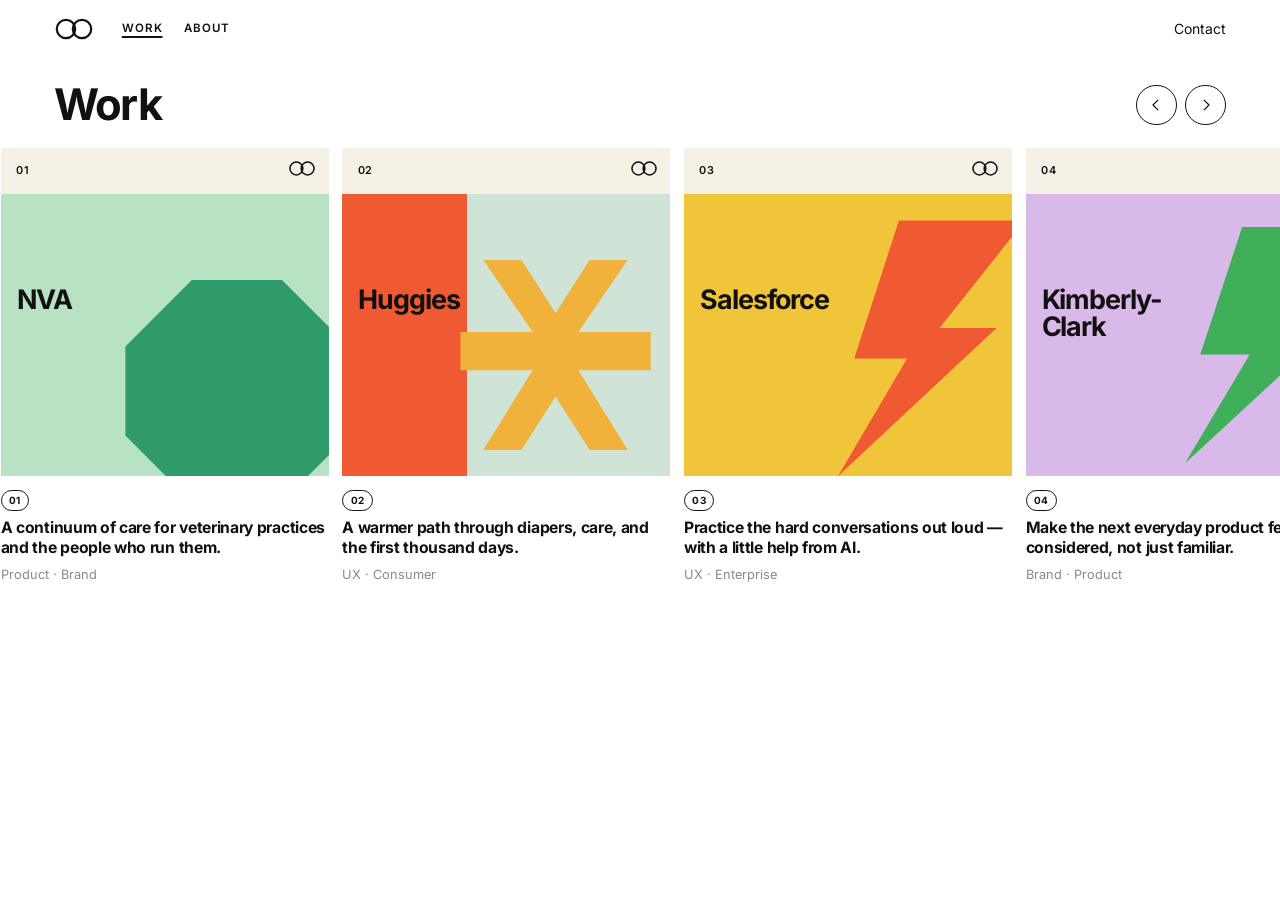
==== commit 52edfca8: "Restyle the homepage as a horizontal work board Match the editorial card-row layout, with NVA, Huggi" ====
--- a/portfolio/index.html
+++ b/portfolio/index.html
@@ -7,78 +7,112 @@
   <meta name="description" content="Nancy Ma is a UX designer. Selected work: NVA, Huggies, Salesforce, and Kimberly-Clark.">
   <link rel="stylesheet" href="css/styles.css">
 </head>
-<body>
+<body class="home">
   <a class="skip-link" href="#main">Skip to content</a>
 
-  <header class="site-header">
-    <a class="wordmark" href="index.html">Nancy Ma</a>
-    <nav class="site-nav" aria-label="Primary">
-      <a href="#work" aria-current="page">Work</a>
+  <header class="masthead">
+    <a class="logo" href="index.html" aria-label="Nancy Ma home">
+      <svg viewBox="0 0 40 24" width="40" height="24" aria-hidden="true">
+        <circle cx="12" cy="12" r="9.2" fill="none" stroke="currentColor" stroke-width="2.2"/>
+        <circle cx="28" cy="12" r="9.2" fill="none" stroke="currentColor" stroke-width="2.2"/>
+      </svg>
+    </a>
+    <nav class="masthead__nav" aria-label="Primary">
+      <a href="index.html" aria-current="page">Work</a>
       <a href="about.html">About</a>
     </nav>
+    <a class="masthead__contact" href="mailto:nancy.ma@sjsu.edu">Contact</a>
   </header>
 
   <main id="main">
-    <section class="hero">
-      <p class="eyebrow">UX designer</p>
-      <h1>Nancy Ma</h1>
-      <p class="lede">
-        I design products and brands so people can find the right path —
-        and so the teams behind them can tell one clear story.
-      </p>
-    </section>
+    <div class="board-head">
+      <h1>Work</h1>
+      <div class="board-controls">
+        <button type="button" class="board-btn" id="work-prev" aria-label="Previous projects">
+          <svg viewBox="0 0 24 24" width="18" height="18" aria-hidden="true">
+            <path d="M14.5 5.5 8 12l6.5 6.5" fill="none" stroke="currentColor" stroke-width="1.6" stroke-linecap="round" stroke-linejoin="round"/>
+          </svg>
+        </button>
+        <button type="button" class="board-btn" id="work-next" aria-label="Next projects">
+          <svg viewBox="0 0 24 24" width="18" height="18" aria-hidden="true">
+            <path d="M9.5 5.5 16 12l-6.5 6.5" fill="none" stroke="currentColor" stroke-width="1.6" stroke-linecap="round" stroke-linejoin="round"/>
+          </svg>
+        </button>
+      </div>
+    </div>
 
-    <section id="work" class="work" aria-labelledby="work-heading">
-      <h2 id="work-heading">Selected work</h2>
-      <ul class="work-list">
-        <li>
-          <a class="work-item" href="work/nva.html">
-            <div class="work-item__top">
-              <h3>NVA</h3>
-              <p class="work-item__type">Product · Brand</p>
-            </div>
-            <p class="work-item__lede">A continuum of care for veterinary practices and the people who run them.</p>
-            <span class="work-item__go" aria-hidden="true">→</span>
-          </a>
-        </li>
-        <li>
-          <a class="work-item" href="work/huggies.html">
-            <div class="work-item__top">
-              <h3>Huggies</h3>
-              <p class="work-item__type">UX · Consumer</p>
-            </div>
-            <p class="work-item__lede">A warmer path through diapers, care, and the first thousand days.</p>
-            <span class="work-item__go" aria-hidden="true">→</span>
-          </a>
-        </li>
-        <li>
-          <a class="work-item" href="work/salesforce.html">
-            <div class="work-item__top">
-              <h3>Salesforce</h3>
-              <p class="work-item__type">UX · Enterprise</p>
-            </div>
-            <p class="work-item__lede">Practice the hard conversations out loud — with a little help from AI.</p>
-            <span class="work-item__go" aria-hidden="true">→</span>
-          </a>
-        </li>
-        <li>
-          <a class="work-item" href="work/kimberly-clark.html">
-            <div class="work-item__top">
-              <h3>Kimberly-Clark</h3>
-              <p class="work-item__type">Brand · Product</p>
-            </div>
-            <p class="work-item__lede">Make the next everyday product feel considered, not just familiar.</p>
-            <span class="work-item__go" aria-hidden="true">→</span>
-          </a>
-        </li>
-      </ul>
+    <section class="board" id="work" aria-label="Selected work">
+      <div class="board__track" id="work-track">
+        <a class="cover" href="work/nva.html">
+          <div class="cover__art cover--nva">
+            <span class="cover__code">01</span>
+            <span class="cover__mark" aria-hidden="true">
+              <svg viewBox="0 0 40 24" width="28" height="17">
+                <circle cx="12" cy="12" r="9.2" fill="none" stroke="currentColor" stroke-width="2.2"/>
+                <circle cx="28" cy="12" r="9.2" fill="none" stroke="currentColor" stroke-width="2.2"/>
+              </svg>
+            </span>
+            <h2>NVA</h2>
+            <span class="cover__shape" aria-hidden="true"></span>
+          </div>
+          <p class="cover__pill">01</p>
+          <p class="cover__title">A continuum of care for veterinary practices and the people who run them.</p>
+          <p class="cover__meta">Product · Brand</p>
+        </a>
+
+        <a class="cover" href="work/huggies.html">
+          <div class="cover__art cover--huggies">
+            <span class="cover__code">02</span>
+            <span class="cover__mark" aria-hidden="true">
+              <svg viewBox="0 0 40 24" width="28" height="17">
+                <circle cx="12" cy="12" r="9.2" fill="none" stroke="currentColor" stroke-width="2.2"/>
+                <circle cx="28" cy="12" r="9.2" fill="none" stroke="currentColor" stroke-width="2.2"/>
+              </svg>
+            </span>
+            <h2>Huggies</h2>
+            <span class="cover__shape" aria-hidden="true"></span>
+          </div>
+          <p class="cover__pill">02</p>
+          <p class="cover__title">A warmer path through diapers, care, and the first thousand days.</p>
+          <p class="cover__meta">UX · Consumer</p>
+        </a>
+
+        <a class="cover" href="work/salesforce.html">
+          <div class="cover__art cover--salesforce">
+            <span class="cover__code">03</span>
+            <span class="cover__mark" aria-hidden="true">
+              <svg viewBox="0 0 40 24" width="28" height="17">
+                <circle cx="12" cy="12" r="9.2" fill="none" stroke="currentColor" stroke-width="2.2"/>
+                <circle cx="28" cy="12" r="9.2" fill="none" stroke="currentColor" stroke-width="2.2"/>
+              </svg>
+            </span>
+            <h2>Salesforce</h2>
+            <span class="cover__shape" aria-hidden="true"></span>
+          </div>
+          <p class="cover__pill">03</p>
+          <p class="cover__title">Practice the hard conversations out loud — with a little help from AI.</p>
+          <p class="cover__meta">UX · Enterprise</p>
+        </a>
+
+        <a class="cover" href="work/kimberly-clark.html">
+          <div class="cover__art cover--kc">
+            <span class="cover__code">04</span>
+            <span class="cover__mark" aria-hidden="true">
+              <svg viewBox="0 0 40 24" width="28" height="17">
+                <circle cx="12" cy="12" r="9.2" fill="none" stroke="currentColor" stroke-width="2.2"/>
+                <circle cx="28" cy="12" r="9.2" fill="none" stroke="currentColor" stroke-width="2.2"/>
+              </svg>
+            </span>
+            <h2>Kimberly-Clark</h2>
+            <span class="cover__shape" aria-hidden="true"></span>
+          </div>
+          <p class="cover__pill">04</p>
+          <p class="cover__title">Make the next everyday product feel considered, not just familiar.</p>
+          <p class="cover__meta">Brand · Product</p>
+        </a>
+      </div>
     </section>
   </main>
-
-  <footer class="site-footer">
-    <a href="mailto:nancy.ma@sjsu.edu">nancy.ma@sjsu.edu</a>
-    <p>© <span id="year"></span> Nancy Ma</p>
-  </footer>
 
   <script src="js/main.js"></script>
 </body>
--- a/portfolio/css/styles.css
+++ b/portfolio/css/styles.css
@@ -7,11 +7,13 @@
 }
 
 :root {
-  --bg: #f7f6f3;
-  --ink: #171717;
-  --muted: #6b6b6b;
-  --line: #e4e2dc;
+  --bg: #ffffff;
+  --ink: #111111;
+  --muted: #8a8a8a;
+  --line: #111111;
+  --cream: #f6f1e6;
   --font: "Inter", "Segoe UI", system-ui, sans-serif;
+  --gutter: clamp(1.25rem, 4.2vw, 4.75rem);
   --page: 42rem;
   --wide: 56rem;
 }
@@ -36,7 +38,7 @@
   color: var(--ink);
   font-family: var(--font);
   font-size: 1rem;
-  line-height: 1.55;
+  line-height: 1.5;
 }
 
 img {
@@ -49,7 +51,16 @@
   color: inherit;
 }
 
-a:focus-visible {
+button {
+  font: inherit;
+  color: inherit;
+  background: none;
+  border: 0;
+  cursor: pointer;
+}
+
+a:focus-visible,
+button:focus-visible {
   outline: 2px solid var(--ink);
   outline-offset: 3px;
 }
@@ -58,7 +69,7 @@
   position: absolute;
   left: 1rem;
   top: -3rem;
-  z-index: 10;
+  z-index: 20;
   padding: 0.5rem 0.75rem;
   background: var(--ink);
   color: var(--bg);
@@ -68,154 +79,275 @@
   top: 1rem;
 }
 
-.site-header,
-.site-footer,
-.hero,
-.work,
+.masthead {
+  display: flex;
+  align-items: center;
+  gap: 1.75rem;
+  padding: 1.05rem var(--gutter);
+}
+
+.logo {
+  display: flex;
+  color: var(--ink);
+  text-decoration: none;
+}
+
+.masthead__nav {
+  display: flex;
+  flex-wrap: wrap;
+  gap: 1.15rem 1.35rem;
+  font-size: 0.72rem;
+  font-weight: 600;
+  letter-spacing: 0.08em;
+  text-transform: uppercase;
+}
+
+.masthead__nav a {
+  text-decoration: none;
+}
+
+.masthead__nav a[aria-current="page"] {
+  text-decoration: underline;
+  text-underline-offset: 0.32em;
+  text-decoration-thickness: 1.5px;
+}
+
+.masthead__contact {
+  margin-left: auto;
+  font-size: 0.875rem;
+  text-decoration: none;
+}
+
+.masthead__contact:hover {
+  text-decoration: underline;
+  text-underline-offset: 0.2em;
+}
+
+.board-head {
+  display: flex;
+  align-items: center;
+  justify-content: space-between;
+  gap: 1rem;
+  padding: 1.6rem var(--gutter) 1.35rem;
+}
+
+.board-head h1,
+.page h1 {
+  font-size: clamp(2.1rem, 3.4vw, 2.85rem);
+  font-weight: 700;
+  letter-spacing: -0.04em;
+  line-height: 1;
+}
+
+.board-controls {
+  display: flex;
+  gap: 0.55rem;
+}
+
+.board-btn {
+  display: grid;
+  place-items: center;
+  width: 2.55rem;
+  height: 2.55rem;
+  border: 1.5px solid var(--ink);
+  border-radius: 999px;
+}
+
+.board-btn:hover:not(:disabled) {
+  background: var(--ink);
+  color: var(--bg);
+}
+
+.board-btn:disabled {
+  opacity: 0.28;
+  cursor: default;
+}
+
+.board {
+  padding-bottom: 4rem;
+}
+
+.board__track {
+  display: flex;
+  gap: 0.85rem;
+  overflow-x: auto;
+  scroll-snap-type: x mandatory;
+  scrollbar-width: none;
+  padding: 0 var(--gutter);
+}
+
+.board__track::-webkit-scrollbar {
+  display: none;
+}
+
+.cover {
+  flex: 0 0 min(20.5rem, 78vw);
+  scroll-snap-align: start;
+  text-decoration: none;
+}
+
+.cover__art {
+  position: relative;
+  aspect-ratio: 1;
+  overflow: hidden;
+  background: var(--cream);
+  color: var(--ink);
+}
+
+.cover__code {
+  position: absolute;
+  top: 0.85rem;
+  left: 0.95rem;
+  z-index: 2;
+  font-size: 0.68rem;
+  font-weight: 600;
+  letter-spacing: 0.08em;
+}
+
+.cover__mark {
+  position: absolute;
+  top: 0.7rem;
+  right: 0.8rem;
+  z-index: 2;
+}
+
+.cover__art h2 {
+  position: absolute;
+  left: 1rem;
+  top: 42%;
+  z-index: 2;
+  max-width: 8.6rem;
+  font-size: clamp(1.65rem, 2.1vw, 2.05rem);
+  font-weight: 700;
+  letter-spacing: -0.04em;
+  line-height: 1.02;
+}
+
+.cover__shape {
+  position: absolute;
+  z-index: 1;
+}
+
+.cover--nva {
+  background:
+    linear-gradient(var(--cream) 14%, transparent 14%),
+    #b7e3c4;
+}
+
+.cover--nva .cover__shape {
+  right: -6%;
+  bottom: -8%;
+  width: 68%;
+  aspect-ratio: 1;
+  background: #2f9a6a;
+  clip-path: polygon(30% 0, 70% 0, 100% 30%, 100% 70%, 70% 100%, 30% 100%, 0 70%, 0 30%);
+}
+
+.cover--huggies {
+  background:
+    linear-gradient(var(--cream) 14%, transparent 14%),
+    linear-gradient(90deg, #ef5a32 0 38%, #cfe3d6 38% 100%);
+}
+
+.cover--huggies .cover__shape {
+  right: 6%;
+  bottom: 8%;
+  width: 58%;
+  aspect-ratio: 1;
+  background: #f0b23a;
+  clip-path: polygon(
+    12% 0, 32% 0, 50% 28%, 68% 0, 88% 0, 62% 38%, 100% 38%, 100% 58%,
+    62% 58%, 88% 100%, 68% 100%, 50% 72%, 32% 100%, 12% 100%, 38% 58%,
+    0 58%, 0 38%, 38% 38%
+  );
+}
+
+.cover--salesforce {
+  background:
+    linear-gradient(var(--cream) 14%, transparent 14%),
+    #f0c53a;
+}
+
+.cover--salesforce .cover__shape {
+  right: -4%;
+  top: 22%;
+  width: 62%;
+  height: 78%;
+  background: #ef5a32;
+  clip-path: polygon(38% 0, 100% 0, 58% 42%, 86% 42%, 8% 100%, 42% 54%, 16% 54%);
+}
+
+.cover--kc {
+  background:
+    linear-gradient(var(--cream) 14%, transparent 14%),
+    #d9b8ea;
+}
+
+.cover--kc .cover__shape {
+  right: -2%;
+  top: 24%;
+  width: 58%;
+  height: 72%;
+  background: #3faf5a;
+  clip-path: polygon(38% 0, 100% 0, 58% 42%, 86% 42%, 8% 100%, 42% 54%, 16% 54%);
+}
+
+.cover--kc h2 {
+  max-width: 9.5rem;
+}
+
+.cover__pill {
+  display: inline-block;
+  margin: 0.85rem 0 0.45rem;
+  padding: 0.12rem 0.45rem;
+  border: 1.5px solid var(--ink);
+  border-radius: 999px;
+  font-size: 0.62rem;
+  font-weight: 700;
+  letter-spacing: 0.04em;
+}
+
+.cover__title {
+  font-size: 0.98rem;
+  font-weight: 700;
+  letter-spacing: -0.02em;
+  line-height: 1.28;
+}
+
+.cover__meta {
+  margin-top: 0.45rem;
+  color: var(--muted);
+  font-size: 0.8rem;
+}
+
+.cover:hover .cover__title,
+.cover:focus-visible .cover__title {
+  text-decoration: underline;
+  text-underline-offset: 0.16em;
+}
+
 .page {
-  width: min(var(--wide), calc(100% - 2.5rem));
-  margin-inline: auto;
-}
-
-.site-header {
-  display: flex;
-  align-items: baseline;
-  justify-content: space-between;
-  gap: 1.5rem;
-  padding: 1.75rem 0 1.5rem;
-}
-
-.wordmark {
-  font-weight: 600;
-  letter-spacing: -0.02em;
-  text-decoration: none;
-}
-
-.site-nav {
-  display: flex;
-  gap: 1.25rem;
-  font-size: 0.9375rem;
-}
-
-.site-nav a {
-  text-decoration: none;
-  color: var(--muted);
-}
-
-.site-nav a:hover,
-.site-nav a[aria-current="page"] {
-  color: var(--ink);
-}
-
-.site-nav a[aria-current="page"] {
-  text-decoration: underline;
-  text-underline-offset: 0.28em;
-}
-
-.hero {
-  padding: 4.5rem 0 3.5rem;
+  flex: 1;
+  width: min(var(--wide), calc(100% - 2 * var(--gutter)));
+  margin: 0 auto;
+  padding: 2.25rem 0 4rem;
 }
 
 .eyebrow {
   margin-bottom: 0.75rem;
   color: var(--muted);
-  font-size: 0.8125rem;
-  font-weight: 500;
+  font-size: 0.72rem;
+  font-weight: 600;
   letter-spacing: 0.08em;
   text-transform: uppercase;
 }
 
-h1 {
-  font-size: clamp(2.25rem, 5vw, 3.5rem);
-  font-weight: 560;
-  letter-spacing: -0.045em;
-  line-height: 1.05;
-}
-
 .lede {
   max-width: 34rem;
-  margin-top: 1.1rem;
-  color: var(--muted);
-  font-size: 1.125rem;
+  margin-top: 1rem;
+  color: #444;
+  font-size: 1.1rem;
   line-height: 1.5;
-}
-
-.work {
-  padding-bottom: 4rem;
-}
-
-.work h2 {
-  margin-bottom: 0.5rem;
-  font-size: 0.8125rem;
-  font-weight: 500;
-  letter-spacing: 0.08em;
-  text-transform: uppercase;
-  color: var(--muted);
-}
-
-.work-list {
-  list-style: none;
-  border-top: 1px solid var(--line);
-}
-
-.work-item {
-  display: grid;
-  grid-template-columns: minmax(0, 1fr) auto;
-  gap: 0.35rem 1.5rem;
-  padding: 1.4rem 0.15rem;
-  border-bottom: 1px solid var(--line);
-  text-decoration: none;
-}
-
-.work-item__top {
-  display: flex;
-  flex-wrap: wrap;
-  align-items: baseline;
-  gap: 0.5rem 1rem;
-}
-
-.work-item h3 {
-  font-size: 1.25rem;
-  font-weight: 560;
-  letter-spacing: -0.03em;
-}
-
-.work-item__type {
-  color: var(--muted);
-  font-size: 0.875rem;
-}
-
-.work-item__lede {
-  grid-column: 1;
-  max-width: 34rem;
-  color: var(--muted);
-  font-size: 0.9875rem;
-}
-
-.work-item__go {
-  grid-column: 2;
-  grid-row: 1 / span 2;
-  align-self: center;
-  color: var(--muted);
-  font-size: 1.125rem;
-  transition: transform 0.18s ease, color 0.18s ease;
-}
-
-.work-item:hover h3,
-.work-item:focus-visible h3 {
-  text-decoration: underline;
-  text-underline-offset: 0.18em;
-}
-
-.work-item:hover .work-item__go,
-.work-item:focus-visible .work-item__go {
-  color: var(--ink);
-  transform: translateX(4px);
-}
-
-.page {
-  flex: 1;
-  padding: 2.5rem 0 4rem;
 }
 
 .page p + p,
@@ -231,7 +363,7 @@
 .study h2 {
   margin-top: 2.25rem;
   font-size: 1rem;
-  font-weight: 600;
+  font-weight: 700;
   letter-spacing: -0.02em;
 }
 
@@ -249,14 +381,14 @@
   gap: 1rem;
   margin: 2rem 0 0.5rem;
   padding: 1.15rem 0;
-  border-top: 1px solid var(--line);
-  border-bottom: 1px solid var(--line);
+  border-top: 1px solid #e8e8e8;
+  border-bottom: 1px solid #e8e8e8;
 }
 
 .meta dt {
   color: var(--muted);
-  font-size: 0.75rem;
-  font-weight: 500;
+  font-size: 0.72rem;
+  font-weight: 600;
   letter-spacing: 0.08em;
   text-transform: uppercase;
 }
@@ -272,7 +404,7 @@
 
 .study img {
   width: 100%;
-  border: 1px solid var(--line);
+  border: 1px solid #e8e8e8;
   background: #fff;
 }
 
@@ -288,7 +420,7 @@
   gap: 1rem;
   margin-top: 3rem;
   padding-top: 1.15rem;
-  border-top: 1px solid var(--line);
+  border-top: 1px solid #e8e8e8;
   font-size: 0.9375rem;
 }
 
@@ -297,11 +429,13 @@
 }
 
 .site-footer {
+  width: min(var(--wide), calc(100% - 2 * var(--gutter)));
+  margin: 0 auto;
   display: flex;
   justify-content: space-between;
   gap: 1rem;
   padding: 1.35rem 0 2rem;
-  border-top: 1px solid var(--line);
+  border-top: 1px solid #e8e8e8;
   color: var(--muted);
   font-size: 0.875rem;
 }
@@ -310,29 +444,22 @@
   text-underline-offset: 0.16em;
 }
 
-@media (max-width: 640px) {
-  .site-header,
-  .site-footer,
-  .hero,
-  .work,
-  .page {
-    width: min(var(--wide), calc(100% - 2rem));
+@media (max-width: 720px) {
+  .masthead {
+    flex-wrap: wrap;
+    gap: 0.7rem 1rem;
   }
 
-  .hero {
-    padding: 2.75rem 0 2.25rem;
+  .masthead__contact {
+    margin-left: 0;
   }
 
-  .work-item {
-    grid-template-columns: 1fr;
+  .board-head {
+    padding-top: 1.1rem;
   }
 
-  .work-item__go {
-    display: none;
-  }
-
-  .site-footer {
-    flex-direction: column;
+  .cover {
+    flex-basis: min(17.5rem, 82vw);
   }
 }
 
@@ -340,8 +467,4 @@
   html {
     scroll-behavior: auto;
   }
-
-  .work-item__go {
-    transition: none;
-  }
-}
+}
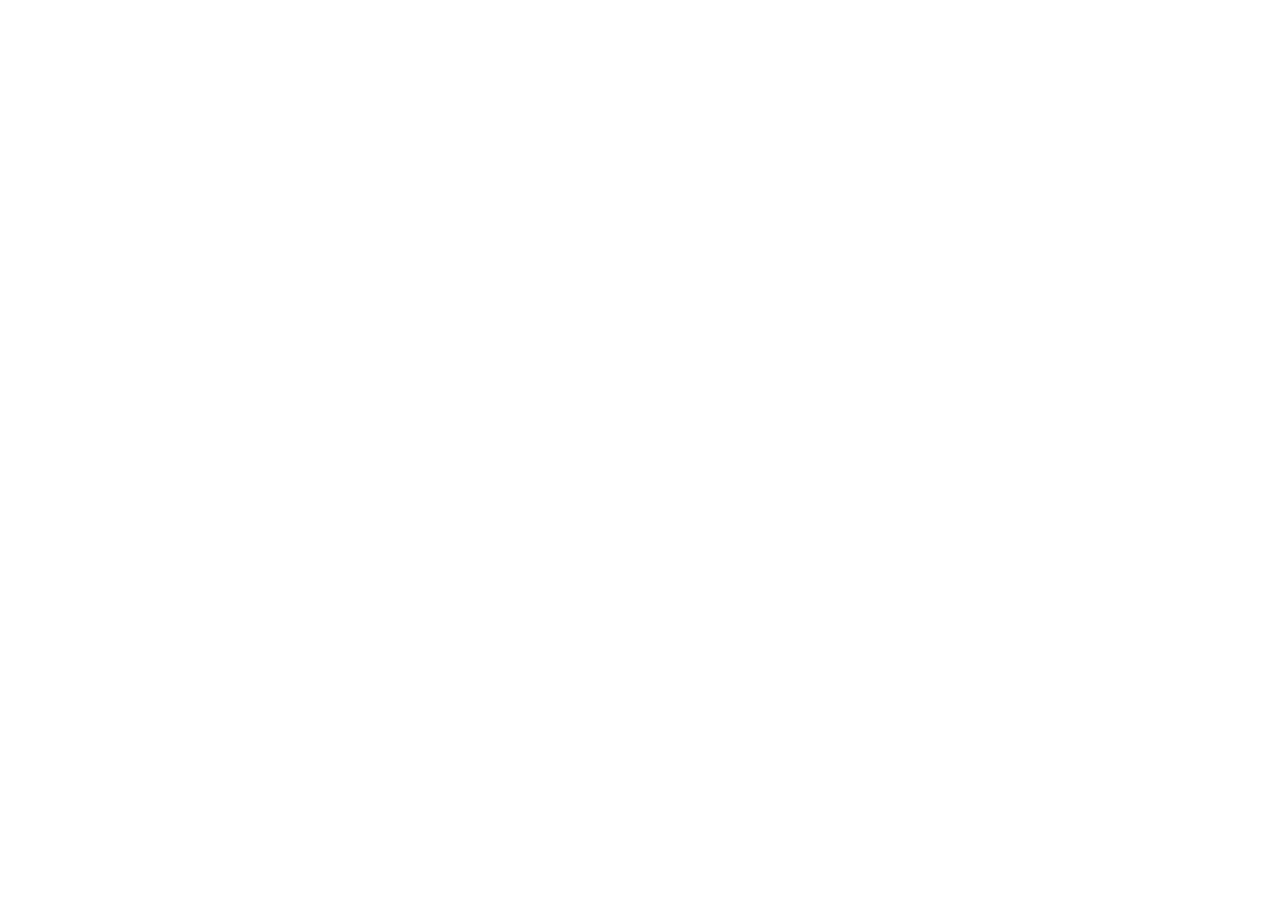
==== commit 8519dfef: "Clear the portfolio to a blank page Remove the homepage, about, and case-study UI so the site is an " ====
--- a/portfolio/index.html
+++ b/portfolio/index.html
@@ -3,117 +3,10 @@
 <head>
   <meta charset="UTF-8">
   <meta name="viewport" content="width=device-width, initial-scale=1.0">
-  <title>Nancy Ma — UX Design</title>
-  <meta name="description" content="Nancy Ma is a UX designer. Selected work: NVA, Huggies, Salesforce, and Kimberly-Clark.">
+  <title>Nancy Ma</title>
   <link rel="stylesheet" href="css/styles.css">
 </head>
-<body class="home">
-  <a class="skip-link" href="#main">Skip to content</a>
-
-  <header class="masthead">
-    <a class="logo" href="index.html" aria-label="Nancy Ma home">
-      <svg viewBox="0 0 40 24" width="40" height="24" aria-hidden="true">
-        <circle cx="12" cy="12" r="9.2" fill="none" stroke="currentColor" stroke-width="2.2"/>
-        <circle cx="28" cy="12" r="9.2" fill="none" stroke="currentColor" stroke-width="2.2"/>
-      </svg>
-    </a>
-    <nav class="masthead__nav" aria-label="Primary">
-      <a href="index.html" aria-current="page">Work</a>
-      <a href="about.html">About</a>
-    </nav>
-    <a class="masthead__contact" href="mailto:nancy.ma@sjsu.edu">Contact</a>
-  </header>
-
-  <main id="main">
-    <div class="board-head">
-      <h1>Work</h1>
-      <div class="board-controls">
-        <button type="button" class="board-btn" id="work-prev" aria-label="Previous projects">
-          <svg viewBox="0 0 24 24" width="18" height="18" aria-hidden="true">
-            <path d="M14.5 5.5 8 12l6.5 6.5" fill="none" stroke="currentColor" stroke-width="1.6" stroke-linecap="round" stroke-linejoin="round"/>
-          </svg>
-        </button>
-        <button type="button" class="board-btn" id="work-next" aria-label="Next projects">
-          <svg viewBox="0 0 24 24" width="18" height="18" aria-hidden="true">
-            <path d="M9.5 5.5 16 12l-6.5 6.5" fill="none" stroke="currentColor" stroke-width="1.6" stroke-linecap="round" stroke-linejoin="round"/>
-          </svg>
-        </button>
-      </div>
-    </div>
-
-    <section class="board" id="work" aria-label="Selected work">
-      <div class="board__track" id="work-track">
-        <a class="cover" href="work/nva.html">
-          <div class="cover__art cover--nva">
-            <span class="cover__code">01</span>
-            <span class="cover__mark" aria-hidden="true">
-              <svg viewBox="0 0 40 24" width="28" height="17">
-                <circle cx="12" cy="12" r="9.2" fill="none" stroke="currentColor" stroke-width="2.2"/>
-                <circle cx="28" cy="12" r="9.2" fill="none" stroke="currentColor" stroke-width="2.2"/>
-              </svg>
-            </span>
-            <h2>NVA</h2>
-            <span class="cover__shape" aria-hidden="true"></span>
-          </div>
-          <p class="cover__pill">01</p>
-          <p class="cover__title">A continuum of care for veterinary practices and the people who run them.</p>
-          <p class="cover__meta">Product · Brand</p>
-        </a>
-
-        <a class="cover" href="work/huggies.html">
-          <div class="cover__art cover--huggies">
-            <span class="cover__code">02</span>
-            <span class="cover__mark" aria-hidden="true">
-              <svg viewBox="0 0 40 24" width="28" height="17">
-                <circle cx="12" cy="12" r="9.2" fill="none" stroke="currentColor" stroke-width="2.2"/>
-                <circle cx="28" cy="12" r="9.2" fill="none" stroke="currentColor" stroke-width="2.2"/>
-              </svg>
-            </span>
-            <h2>Huggies</h2>
-            <span class="cover__shape" aria-hidden="true"></span>
-          </div>
-          <p class="cover__pill">02</p>
-          <p class="cover__title">A warmer path through diapers, care, and the first thousand days.</p>
-          <p class="cover__meta">UX · Consumer</p>
-        </a>
-
-        <a class="cover" href="work/salesforce.html">
-          <div class="cover__art cover--salesforce">
-            <span class="cover__code">03</span>
-            <span class="cover__mark" aria-hidden="true">
-              <svg viewBox="0 0 40 24" width="28" height="17">
-                <circle cx="12" cy="12" r="9.2" fill="none" stroke="currentColor" stroke-width="2.2"/>
-                <circle cx="28" cy="12" r="9.2" fill="none" stroke="currentColor" stroke-width="2.2"/>
-              </svg>
-            </span>
-            <h2>Salesforce</h2>
-            <span class="cover__shape" aria-hidden="true"></span>
-          </div>
-          <p class="cover__pill">03</p>
-          <p class="cover__title">Practice the hard conversations out loud — with a little help from AI.</p>
-          <p class="cover__meta">UX · Enterprise</p>
-        </a>
-
-        <a class="cover" href="work/kimberly-clark.html">
-          <div class="cover__art cover--kc">
-            <span class="cover__code">04</span>
-            <span class="cover__mark" aria-hidden="true">
-              <svg viewBox="0 0 40 24" width="28" height="17">
-                <circle cx="12" cy="12" r="9.2" fill="none" stroke="currentColor" stroke-width="2.2"/>
-                <circle cx="28" cy="12" r="9.2" fill="none" stroke="currentColor" stroke-width="2.2"/>
-              </svg>
-            </span>
-            <h2>Kimberly-Clark</h2>
-            <span class="cover__shape" aria-hidden="true"></span>
-          </div>
-          <p class="cover__pill">04</p>
-          <p class="cover__title">Make the next everyday product feel considered, not just familiar.</p>
-          <p class="cover__meta">Brand · Product</p>
-        </a>
-      </div>
-    </section>
-  </main>
-
-  <script src="js/main.js"></script>
+<body>
+  <main></main>
 </body>
 </html>
--- a/portfolio/css/styles.css
+++ b/portfolio/css/styles.css
@@ -1,23 +1,3 @@
-@font-face {
-  font-family: "Inter";
-  font-style: normal;
-  font-weight: 400 700;
-  font-display: swap;
-  src: url("../fonts/inter-latin.woff2") format("woff2");
-}
-
-:root {
-  --bg: #ffffff;
-  --ink: #111111;
-  --muted: #8a8a8a;
-  --line: #111111;
-  --cream: #f6f1e6;
-  --font: "Inter", "Segoe UI", system-ui, sans-serif;
-  --gutter: clamp(1.25rem, 4.2vw, 4.75rem);
-  --page: 42rem;
-  --wide: 56rem;
-}
-
 *,
 *::before,
 *::after {
@@ -26,445 +6,8 @@
   padding: 0;
 }
 
-html {
-  scroll-behavior: smooth;
-}
-
+html,
 body {
-  min-height: 100vh;
-  display: flex;
-  flex-direction: column;
-  background: var(--bg);
-  color: var(--ink);
-  font-family: var(--font);
-  font-size: 1rem;
-  line-height: 1.5;
-}
-
-img {
-  display: block;
-  max-width: 100%;
-  height: auto;
-}
-
-a {
-  color: inherit;
-}
-
-button {
-  font: inherit;
-  color: inherit;
-  background: none;
-  border: 0;
-  cursor: pointer;
-}
-
-a:focus-visible,
-button:focus-visible {
-  outline: 2px solid var(--ink);
-  outline-offset: 3px;
-}
-
-.skip-link {
-  position: absolute;
-  left: 1rem;
-  top: -3rem;
-  z-index: 20;
-  padding: 0.5rem 0.75rem;
-  background: var(--ink);
-  color: var(--bg);
-}
-
-.skip-link:focus {
-  top: 1rem;
-}
-
-.masthead {
-  display: flex;
-  align-items: center;
-  gap: 1.75rem;
-  padding: 1.05rem var(--gutter);
-}
-
-.logo {
-  display: flex;
-  color: var(--ink);
-  text-decoration: none;
-}
-
-.masthead__nav {
-  display: flex;
-  flex-wrap: wrap;
-  gap: 1.15rem 1.35rem;
-  font-size: 0.72rem;
-  font-weight: 600;
-  letter-spacing: 0.08em;
-  text-transform: uppercase;
-}
-
-.masthead__nav a {
-  text-decoration: none;
-}
-
-.masthead__nav a[aria-current="page"] {
-  text-decoration: underline;
-  text-underline-offset: 0.32em;
-  text-decoration-thickness: 1.5px;
-}
-
-.masthead__contact {
-  margin-left: auto;
-  font-size: 0.875rem;
-  text-decoration: none;
-}
-
-.masthead__contact:hover {
-  text-decoration: underline;
-  text-underline-offset: 0.2em;
-}
-
-.board-head {
-  display: flex;
-  align-items: center;
-  justify-content: space-between;
-  gap: 1rem;
-  padding: 1.6rem var(--gutter) 1.35rem;
-}
-
-.board-head h1,
-.page h1 {
-  font-size: clamp(2.1rem, 3.4vw, 2.85rem);
-  font-weight: 700;
-  letter-spacing: -0.04em;
-  line-height: 1;
-}
-
-.board-controls {
-  display: flex;
-  gap: 0.55rem;
-}
-
-.board-btn {
-  display: grid;
-  place-items: center;
-  width: 2.55rem;
-  height: 2.55rem;
-  border: 1.5px solid var(--ink);
-  border-radius: 999px;
-}
-
-.board-btn:hover:not(:disabled) {
-  background: var(--ink);
-  color: var(--bg);
-}
-
-.board-btn:disabled {
-  opacity: 0.28;
-  cursor: default;
-}
-
-.board {
-  padding-bottom: 4rem;
-}
-
-.board__track {
-  display: flex;
-  gap: 0.85rem;
-  overflow-x: auto;
-  scroll-snap-type: x mandatory;
-  scrollbar-width: none;
-  padding: 0 var(--gutter);
-}
-
-.board__track::-webkit-scrollbar {
-  display: none;
-}
-
-.cover {
-  flex: 0 0 min(20.5rem, 78vw);
-  scroll-snap-align: start;
-  text-decoration: none;
-}
-
-.cover__art {
-  position: relative;
-  aspect-ratio: 1;
-  overflow: hidden;
-  background: var(--cream);
-  color: var(--ink);
-}
-
-.cover__code {
-  position: absolute;
-  top: 0.85rem;
-  left: 0.95rem;
-  z-index: 2;
-  font-size: 0.68rem;
-  font-weight: 600;
-  letter-spacing: 0.08em;
-}
-
-.cover__mark {
-  position: absolute;
-  top: 0.7rem;
-  right: 0.8rem;
-  z-index: 2;
-}
-
-.cover__art h2 {
-  position: absolute;
-  left: 1rem;
-  top: 42%;
-  z-index: 2;
-  max-width: 8.6rem;
-  font-size: clamp(1.65rem, 2.1vw, 2.05rem);
-  font-weight: 700;
-  letter-spacing: -0.04em;
-  line-height: 1.02;
-}
-
-.cover__shape {
-  position: absolute;
-  z-index: 1;
-}
-
-.cover--nva {
-  background:
-    linear-gradient(var(--cream) 14%, transparent 14%),
-    #b7e3c4;
-}
-
-.cover--nva .cover__shape {
-  right: -6%;
-  bottom: -8%;
-  width: 68%;
-  aspect-ratio: 1;
-  background: #2f9a6a;
-  clip-path: polygon(30% 0, 70% 0, 100% 30%, 100% 70%, 70% 100%, 30% 100%, 0 70%, 0 30%);
-}
-
-.cover--huggies {
-  background:
-    linear-gradient(var(--cream) 14%, transparent 14%),
-    linear-gradient(90deg, #ef5a32 0 38%, #cfe3d6 38% 100%);
-}
-
-.cover--huggies .cover__shape {
-  right: 6%;
-  bottom: 8%;
-  width: 58%;
-  aspect-ratio: 1;
-  background: #f0b23a;
-  clip-path: polygon(
-    12% 0, 32% 0, 50% 28%, 68% 0, 88% 0, 62% 38%, 100% 38%, 100% 58%,
-    62% 58%, 88% 100%, 68% 100%, 50% 72%, 32% 100%, 12% 100%, 38% 58%,
-    0 58%, 0 38%, 38% 38%
-  );
-}
-
-.cover--salesforce {
-  background:
-    linear-gradient(var(--cream) 14%, transparent 14%),
-    #f0c53a;
-}
-
-.cover--salesforce .cover__shape {
-  right: -4%;
-  top: 22%;
-  width: 62%;
-  height: 78%;
-  background: #ef5a32;
-  clip-path: polygon(38% 0, 100% 0, 58% 42%, 86% 42%, 8% 100%, 42% 54%, 16% 54%);
-}
-
-.cover--kc {
-  background:
-    linear-gradient(var(--cream) 14%, transparent 14%),
-    #d9b8ea;
-}
-
-.cover--kc .cover__shape {
-  right: -2%;
-  top: 24%;
-  width: 58%;
-  height: 72%;
-  background: #3faf5a;
-  clip-path: polygon(38% 0, 100% 0, 58% 42%, 86% 42%, 8% 100%, 42% 54%, 16% 54%);
-}
-
-.cover--kc h2 {
-  max-width: 9.5rem;
-}
-
-.cover__pill {
-  display: inline-block;
-  margin: 0.85rem 0 0.45rem;
-  padding: 0.12rem 0.45rem;
-  border: 1.5px solid var(--ink);
-  border-radius: 999px;
-  font-size: 0.62rem;
-  font-weight: 700;
-  letter-spacing: 0.04em;
-}
-
-.cover__title {
-  font-size: 0.98rem;
-  font-weight: 700;
-  letter-spacing: -0.02em;
-  line-height: 1.28;
-}
-
-.cover__meta {
-  margin-top: 0.45rem;
-  color: var(--muted);
-  font-size: 0.8rem;
-}
-
-.cover:hover .cover__title,
-.cover:focus-visible .cover__title {
-  text-decoration: underline;
-  text-underline-offset: 0.16em;
-}
-
-.page {
-  flex: 1;
-  width: min(var(--wide), calc(100% - 2 * var(--gutter)));
-  margin: 0 auto;
-  padding: 2.25rem 0 4rem;
-}
-
-.eyebrow {
-  margin-bottom: 0.75rem;
-  color: var(--muted);
-  font-size: 0.72rem;
-  font-weight: 600;
-  letter-spacing: 0.08em;
-  text-transform: uppercase;
-}
-
-.lede {
-  max-width: 34rem;
-  margin-top: 1rem;
-  color: #444;
-  font-size: 1.1rem;
-  line-height: 1.5;
-}
-
-.page p + p,
-.page h2 + p,
-.page h2 + ul {
-  margin-top: 0.85rem;
-}
-
-.page p a {
-  text-underline-offset: 0.18em;
-}
-
-.study h2 {
-  margin-top: 2.25rem;
-  font-size: 1rem;
-  font-weight: 700;
-  letter-spacing: -0.02em;
-}
-
-.study ul {
-  padding-left: 1.15rem;
-}
-
-.study li + li {
-  margin-top: 0.4rem;
-}
-
-.meta {
-  display: grid;
-  grid-template-columns: repeat(auto-fit, minmax(8rem, 1fr));
-  gap: 1rem;
-  margin: 2rem 0 0.5rem;
-  padding: 1.15rem 0;
-  border-top: 1px solid #e8e8e8;
-  border-bottom: 1px solid #e8e8e8;
-}
-
-.meta dt {
-  color: var(--muted);
-  font-size: 0.72rem;
-  font-weight: 600;
-  letter-spacing: 0.08em;
-  text-transform: uppercase;
-}
-
-.meta dd {
-  margin-top: 0.2rem;
-  font-size: 0.9375rem;
-}
-
-.study figure {
-  margin: 1.75rem 0 0;
-}
-
-.study img {
-  width: 100%;
-  border: 1px solid #e8e8e8;
+  min-height: 100%;
   background: #fff;
 }
-
-.study figcaption {
-  margin-top: 0.55rem;
-  color: var(--muted);
-  font-size: 0.8125rem;
-}
-
-.study-nav {
-  display: flex;
-  justify-content: space-between;
-  gap: 1rem;
-  margin-top: 3rem;
-  padding-top: 1.15rem;
-  border-top: 1px solid #e8e8e8;
-  font-size: 0.9375rem;
-}
-
-.study-nav a {
-  text-underline-offset: 0.18em;
-}
-
-.site-footer {
-  width: min(var(--wide), calc(100% - 2 * var(--gutter)));
-  margin: 0 auto;
-  display: flex;
-  justify-content: space-between;
-  gap: 1rem;
-  padding: 1.35rem 0 2rem;
-  border-top: 1px solid #e8e8e8;
-  color: var(--muted);
-  font-size: 0.875rem;
-}
-
-.site-footer a {
-  text-underline-offset: 0.16em;
-}
-
-@media (max-width: 720px) {
-  .masthead {
-    flex-wrap: wrap;
-    gap: 0.7rem 1rem;
-  }
-
-  .masthead__contact {
-    margin-left: 0;
-  }
-
-  .board-head {
-    padding-top: 1.1rem;
-  }
-
-  .cover {
-    flex-basis: min(17.5rem, 82vw);
-  }
-}
-
-@media (prefers-reduced-motion: reduce) {
-  html {
-    scroll-behavior: auto;
-  }
-}
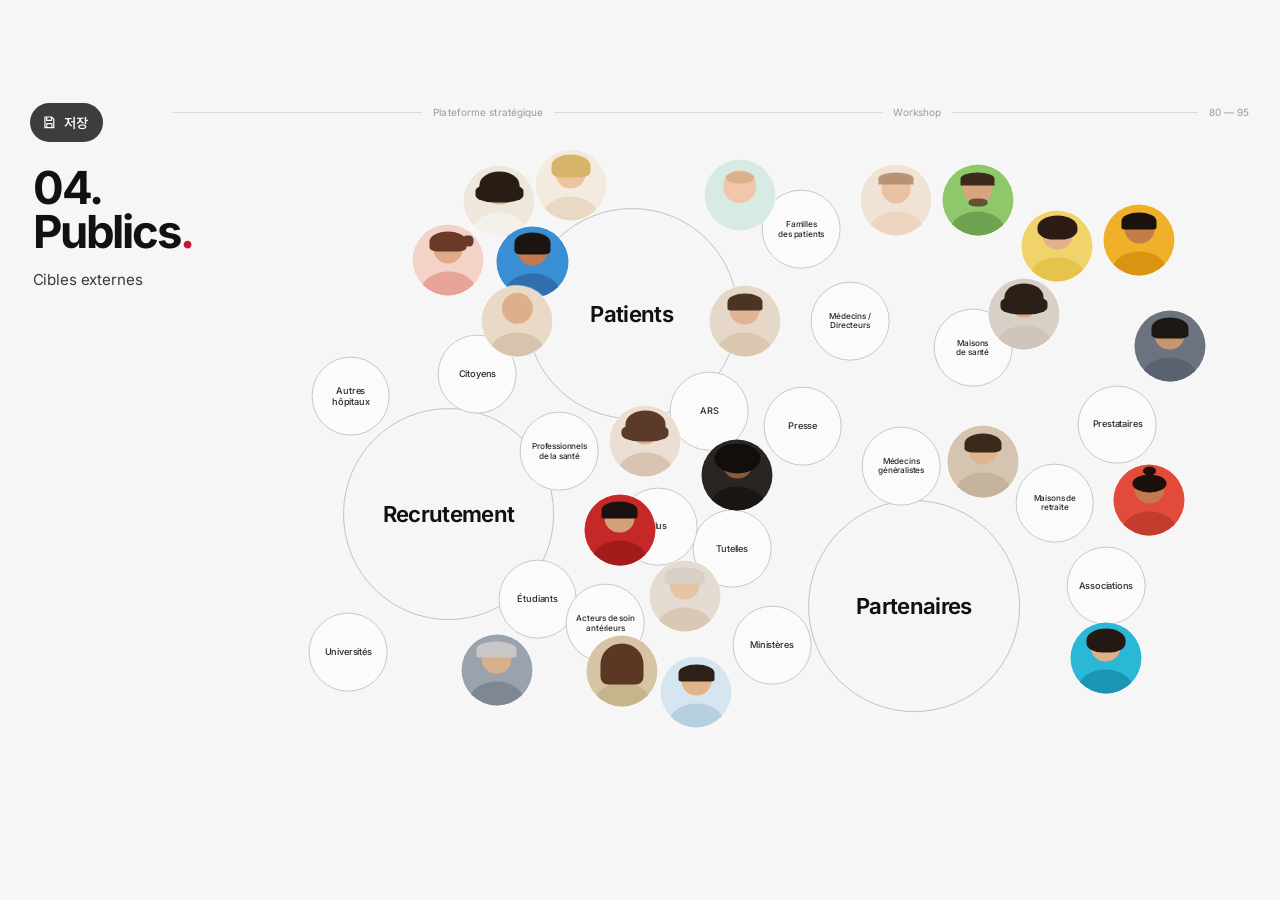
==== commit 6ee782f9: "Recreate the Publics cluster slide as the homepage Copy the 04. Publics. / Cibles externes workshop " ====
--- a/portfolio/index.html
+++ b/portfolio/index.html
@@ -4,9 +4,88 @@
   <meta charset="UTF-8">
   <meta name="viewport" content="width=device-width, initial-scale=1.0">
   <title>Nancy Ma</title>
+  <meta name="description" content="Nancy Ma — 04. Publics. Cibles externes">
   <link rel="stylesheet" href="css/styles.css">
 </head>
 <body>
-  <main></main>
+  <a class="skip-link" href="#slide">Skip to content</a>
+
+  <main id="slide" class="slide" aria-label="04. Publics. Cibles externes">
+    <header class="chrome">
+      <button class="save-pill" type="button" tabindex="-1" aria-hidden="true">
+        <svg viewBox="0 0 16 16" fill="none" aria-hidden="true">
+          <path d="M3.2 2.2h7.2L12.8 4.6v9.2H3.2V2.2z" stroke="#fff" stroke-width="1.3" stroke-linejoin="round"/>
+          <path d="M5.1 2.4v3.4h5.2V2.4" stroke="#fff" stroke-width="1.3"/>
+          <path d="M5.2 9.4h5.6v4.2H5.2z" stroke="#fff" stroke-width="1.2"/>
+        </svg>
+        저장
+      </button>
+      <div class="rule">
+        <span class="meta meta-platform">Plateforme stratégique</span>
+        <span class="meta meta-workshop">Workshop</span>
+        <span class="meta meta-pages">80 — 95</span>
+      </div>
+    </header>
+
+    <div class="title">
+      <h1>
+        <span>04.</span>
+        <span>Publics<span class="dot">.</span></span>
+      </h1>
+      <p class="kicker">Cibles externes</p>
+    </div>
+
+    <!-- Three cluster hubs -->
+    <div class="hub" style="--x:49.35%; --y:31.6%;">Patients</div>
+    <div class="hub" style="--x:35.05%; --y:58.7%;">Recrutement</div>
+    <div class="hub" style="--x:71.4%; --y:71.2%;">Partenaires</div>
+
+    <!-- Small labeled bubbles -->
+    <div class="bubble" style="--x:27.4%; --y:42.8%;"><span>Autres hôpitaux</span></div>
+    <div class="bubble" style="--x:37.3%; --y:39.8%;"><span>Citoyens</span></div>
+    <div class="bubble is-wide" style="--x:43.7%; --y:50.2%;"><span>Professionnels<br>de la santé</span></div>
+    <div class="bubble" style="--x:55.4%; --y:44.8%;"><span>ARS</span></div>
+    <div class="bubble" style="--x:62.7%; --y:46.8%;"><span>Presse</span></div>
+    <div class="bubble is-wide" style="--x:66.4%; --y:32.6%;"><span>Médecins /<br>Directeurs</span></div>
+    <div class="bubble is-wide" style="--x:76.0%; --y:36.2%;"><span>Maisons<br>de santé</span></div>
+    <div class="bubble" style="--x:87.3%; --y:46.6%;"><span>Prestataires</span></div>
+    <div class="bubble is-wide" style="--x:70.4%; --y:52.2%;"><span>Médecins<br>généralistes</span></div>
+    <div class="bubble is-wide" style="--x:82.4%; --y:57.2%;"><span>Maisons de<br>retraite</span></div>
+    <div class="bubble" style="--x:57.2%; --y:63.4%;"><span>Tutelles</span></div>
+    <div class="bubble" style="--x:60.3%; --y:76.4%;"><span>Ministères</span></div>
+    <div class="bubble" style="--x:86.4%; --y:68.4%;"><span>Associations</span></div>
+    <div class="bubble" style="--x:42.0%; --y:70.2%;"><span>Étudiants</span></div>
+    <div class="bubble" style="--x:27.2%; --y:77.4%;"><span>Universités</span></div>
+    <div class="bubble is-wide" style="--x:47.3%; --y:73.5%;"><span>Acteurs de soin<br>antérieurs</span></div>
+    <div class="bubble" style="--x:51.4%; --y:60.4%;"><span>Élus</span></div>
+    <div class="bubble is-wide" style="--x:62.6%; --y:20.2%;"><span>Familles<br>des patients</span></div>
+
+    <!-- Original geometric portraits (not sourced from the reference photo) -->
+    <div class="photo" style="--x:39.0%; --y:16.4%; --bg:#efe6dc; --skin:#e3b48c; --hair:#2a1d16; --shirt:#f4f0ea;" data-hair="lob" aria-hidden="true"><span class="shirt"></span><span class="head"></span><span class="hair"></span></div>
+    <div class="photo" style="--x:44.6%; --y:14.2%; --bg:#f3ebe0; --skin:#efc4a0; --hair:#d8b36a; --shirt:#e9d8c4;" data-hair="blonde" aria-hidden="true"><span class="shirt"></span><span class="head"></span><span class="hair"></span></div>
+    <div class="photo" style="--x:35.0%; --y:24.4%; --bg:#f3d2c8; --skin:#e0aa86; --hair:#6a3a28; --shirt:#e8a39a;" data-hair="ponytail" aria-hidden="true"><span class="shirt"></span><span class="head"></span><span class="hair"></span></div>
+    <div class="photo" style="--x:41.6%; --y:24.6%; --bg:#3a8fd4; --skin:#c47a4e; --hair:#1c140f; --shirt:#2f6fad;" data-hair="crop" aria-hidden="true"><span class="shirt"></span><span class="head"></span><span class="hair"></span></div>
+    <div class="photo" style="--x:40.4%; --y:32.6%; --bg:#ead9c6; --skin:#dcb08a; --hair:#cbb7a2; --shirt:#d8c4ae;" data-hair="bald" aria-hidden="true"><span class="shirt"></span><span class="head"></span><span class="hair"></span></div>
+    <div class="photo" style="--x:57.8%; --y:15.6%; --bg:#d7ebe3; --skin:#f0c7a8; --hair:#c9a078; --shirt:#d7ebe3;" data-hair="baby" aria-hidden="true"><span class="shirt"></span><span class="head"></span><span class="hair"></span></div>
+    <div class="photo" style="--x:70.0%; --y:16.2%; --bg:#f0e2d4; --skin:#e8c2a2; --hair:#b08968; --shirt:#efd5c0;" data-hair="buzz" aria-hidden="true"><span class="shirt"></span><span class="head"></span><span class="hair"></span></div>
+    <div class="photo" style="--x:76.4%; --y:16.2%; --bg:#8fc86a; --skin:#d9a57c; --hair:#3d2a1c; --shirt:#6fa352;" data-hair="beard" aria-hidden="true"><span class="shirt"></span><span class="head"></span><span class="hair"></span></div>
+    <div class="photo" style="--x:82.6%; --y:22.4%; --bg:#f0d36a; --skin:#e2b08a; --hair:#2c1c14; --shirt:#e6c44c;" data-hair="fringe" aria-hidden="true"><span class="shirt"></span><span class="head"></span><span class="hair"></span></div>
+    <div class="photo" style="--x:89.0%; --y:21.6%; --bg:#f0b02a; --skin:#c47c48; --hair:#1a120c; --shirt:#d99512;" data-hair="short" aria-hidden="true"><span class="shirt"></span><span class="head"></span><span class="hair"></span></div>
+    <div class="photo" style="--x:58.2%; --y:32.6%; --bg:#e6d8c8; --skin:#e0b492; --hair:#4a3424; --shirt:#dcc8b0;" data-hair="short" aria-hidden="true"><span class="shirt"></span><span class="head"></span><span class="hair"></span></div>
+    <div class="photo" style="--x:80.0%; --y:31.6%; --bg:#d8cfc6; --skin:#d4a888; --hair:#2a2018; --shirt:#cfc4ba;" data-hair="lob" aria-hidden="true"><span class="shirt"></span><span class="head"></span><span class="hair"></span></div>
+    <div class="photo" style="--x:91.4%; --y:36.0%; --bg:#6b7380; --skin:#c99570; --hair:#1c1814; --shirt:#5a6270;" data-hair="crop" aria-hidden="true"><span class="shirt"></span><span class="head"></span><span class="hair"></span></div>
+    <div class="photo" style="--x:50.4%; --y:48.8%; --bg:#eadfd2; --skin:#e0b090; --hair:#5a3a28; --shirt:#d8c4b0;" data-hair="lob" aria-hidden="true"><span class="shirt"></span><span class="head"></span><span class="hair"></span></div>
+    <div class="photo" style="--x:57.6%; --y:53.4%; --bg:#2a2422; --skin:#8a5a3c; --hair:#120e0c; --shirt:#1a1614;" data-hair="curly" aria-hidden="true"><span class="shirt"></span><span class="head"></span><span class="hair"></span></div>
+    <div class="photo" style="--x:76.8%; --y:51.6%; --bg:#d4c4b0; --skin:#e0b48c; --hair:#3a2a1c; --shirt:#c4b49c;" data-hair="pixie" aria-hidden="true"><span class="shirt"></span><span class="head"></span><span class="hair"></span></div>
+    <div class="photo" style="--x:89.8%; --y:56.8%; --bg:#e24b3a; --skin:#c47a4e; --hair:#1c100c; --shirt:#c43c2c;" data-hair="bun" aria-hidden="true"><span class="shirt"></span><span class="head"></span><span class="hair"></span></div>
+    <div class="photo" style="--x:48.4%; --y:60.8%; --bg:#c62828; --skin:#d4a07a; --hair:#1a1210; --shirt:#a31c1c;" data-hair="short" aria-hidden="true"><span class="shirt"></span><span class="head"></span><span class="hair"></span></div>
+    <div class="photo" style="--x:53.5%; --y:69.8%; --bg:#e4dcd2; --skin:#e6c4a4; --hair:#d8d0c6; --shirt:#d8c8b4;" data-hair="elder" aria-hidden="true"><span class="shirt"></span><span class="head"></span><span class="hair"></span></div>
+    <div class="photo" style="--x:38.8%; --y:79.8%; --bg:#9aa3ad; --skin:#d8b08c; --hair:#c8c8c8; --shirt:#7e8792;" data-hair="elder" aria-hidden="true"><span class="shirt"></span><span class="head"></span><span class="hair"></span></div>
+    <div class="photo" style="--x:48.6%; --y:80.0%; --bg:#d7c4a4; --skin:#e2b090; --hair:#5a3824; --shirt:#c8b48c;" data-hair="long" aria-hidden="true"><span class="shirt"></span><span class="head"></span><span class="hair"></span></div>
+    <div class="photo" style="--x:54.4%; --y:82.8%; --bg:#d5e6f0; --skin:#e0b48c; --hair:#2c2018; --shirt:#b7d0e0;" data-hair="short" aria-hidden="true"><span class="shirt"></span><span class="head"></span><span class="hair"></span></div>
+    <div class="photo" style="--x:86.4%; --y:78.2%; --bg:#2bb7d6; --skin:#e0b08a; --hair:#241812; --shirt:#1a96b4;" data-hair="fringe" aria-hidden="true"><span class="shirt"></span><span class="head"></span><span class="hair"></span></div>
+  </main>
+
+  <script src="js/main.js"></script>
 </body>
 </html>
--- a/portfolio/css/styles.css
+++ b/portfolio/css/styles.css
@@ -1,3 +1,32 @@
+@font-face {
+  font-family: "Inter";
+  font-style: normal;
+  font-weight: 400 700;
+  font-display: swap;
+  src: url("../fonts/inter-latin.woff2") format("woff2");
+}
+
+@font-face {
+  font-family: "Noto Sans KR";
+  font-style: normal;
+  font-weight: 500;
+  font-display: swap;
+  src: url("../fonts/noto-sans-kr-save.ttf") format("truetype");
+}
+
+:root {
+  --canvas: #f6f6f6;
+  --ink: #111111;
+  --muted: #5c5c5c;
+  --meta: #9a9a9a;
+  --line: #dcdcdc;
+  --ring: #c8c8c8;
+  --hub-ring: #c2c2c2;
+  --dot: #c4142e;
+  --pill: #3d3d3d;
+  --font: "Inter", "Segoe UI", system-ui, sans-serif;
+}
+
 *,
 *::before,
 *::after {
@@ -8,6 +37,492 @@
 
 html,
 body {
-  min-height: 100%;
-  background: #fff;
-}
+  height: 100%;
+  background: var(--canvas);
+}
+
+body {
+  display: grid;
+  place-items: center;
+  color: var(--ink);
+  font-family: var(--font);
+  overflow: hidden;
+}
+
+.skip-link {
+  position: absolute;
+  left: 1rem;
+  top: -3rem;
+  z-index: 20;
+  padding: 0.5rem 0.75rem;
+  background: var(--ink);
+  color: #fff;
+  text-decoration: none;
+}
+
+.skip-link:focus {
+  top: 1rem;
+}
+
+.slide {
+  --w: min(100vw, calc(100vh * 1920 / 1109));
+  width: var(--w);
+  aspect-ratio: 1920 / 1109;
+  position: relative;
+  background: var(--canvas);
+  container-type: inline-size;
+  container-name: slide;
+  overflow: hidden;
+}
+
+/* --- Header chrome --- */
+
+.chrome {
+  position: absolute;
+  inset: 0 0 auto 0;
+  height: 8.2%;
+  z-index: 6;
+  pointer-events: none;
+}
+
+.save-pill {
+  position: absolute;
+  left: 2.35%;
+  top: 38%;
+  display: inline-flex;
+  align-items: center;
+  gap: 0.55cqw;
+  height: 3.05cqw;
+  padding: 0 1.15cqw 0 0.95cqw;
+  border: 0;
+  border-radius: 999px;
+  background: var(--pill);
+  color: #fff;
+  font-family: "Noto Sans KR", "Apple SD Gothic Neo", "Malgun Gothic", sans-serif;
+  font-size: 1.05cqw;
+  font-weight: 500;
+  letter-spacing: 0.02em;
+  line-height: 1;
+  pointer-events: auto;
+  cursor: default;
+}
+
+.save-pill svg {
+  width: 1.15cqw;
+  height: 1.15cqw;
+  display: block;
+  flex-shrink: 0;
+}
+
+.rule {
+  position: absolute;
+  left: 13.4%;
+  right: 2.4%;
+  top: 52%;
+  height: 1px;
+  background: var(--line);
+}
+
+.meta {
+  position: absolute;
+  top: 50%;
+  transform: translate(-50%, -50%);
+  padding: 0 0.85cqw;
+  background: var(--canvas);
+  color: var(--meta);
+  font-size: 0.78cqw;
+  font-weight: 400;
+  letter-spacing: 0.01em;
+  white-space: nowrap;
+}
+
+.meta-platform {
+  left: 29.4%;
+}
+
+.meta-workshop {
+  left: 69.2%;
+}
+
+.meta-pages {
+  left: auto;
+  right: 0;
+  transform: translate(0, -50%);
+  padding-right: 0;
+}
+
+/* --- Title block --- */
+
+.title {
+  position: absolute;
+  left: 2.55%;
+  top: 11.6%;
+  z-index: 6;
+  width: 20%;
+}
+
+.title h1 {
+  display: flex;
+  flex-direction: column;
+  font-size: 3.55cqw;
+  font-weight: 700;
+  letter-spacing: -0.045em;
+  line-height: 0.98;
+  color: var(--ink);
+}
+
+.title .dot {
+  color: var(--dot);
+}
+
+.title .kicker {
+  margin-top: 1.15cqw;
+  font-size: 1.18cqw;
+  font-weight: 400;
+  letter-spacing: -0.01em;
+  color: #3a3a3a;
+}
+
+/* --- Shared node placement --- */
+
+.hub,
+.bubble,
+.photo {
+  position: absolute;
+  left: var(--x);
+  top: var(--y);
+  transform: translate(-50%, -50%);
+}
+
+/* --- Large cluster hubs --- */
+
+.hub {
+  z-index: 1;
+  width: 16.55cqw;
+  height: 16.55cqw;
+  display: grid;
+  place-items: center;
+  border: 0.145cqw solid var(--hub-ring);
+  border-radius: 50%;
+  background: transparent;
+  color: var(--ink);
+  font-size: 1.72cqw;
+  font-weight: 650;
+  letter-spacing: -0.03em;
+  text-align: center;
+}
+
+/* --- Small labeled bubbles --- */
+
+.bubble {
+  z-index: 2;
+  width: 6.15cqw;
+  height: 6.15cqw;
+  display: grid;
+  place-items: center;
+  border: 0.12cqw solid var(--ring);
+  border-radius: 50%;
+  background: #fbfbfb;
+  color: #2a2a2a;
+  font-size: 0.72cqw;
+  font-weight: 500;
+  letter-spacing: -0.02em;
+  line-height: 1.18;
+  text-align: center;
+  padding: 0.35cqw;
+}
+
+.bubble span {
+  max-width: 90%;
+}
+
+.bubble.is-wide {
+  font-size: 0.64cqw;
+  line-height: 1.15;
+}
+
+/* --- Geometric placeholder portraits --- */
+
+.photo {
+  z-index: 3;
+  width: 5.55cqw;
+  height: 5.55cqw;
+  border-radius: 50%;
+  overflow: hidden;
+  background: var(--bg, #ddd);
+  box-shadow: 0 0 0 0.06cqw rgba(255, 255, 255, 0.4);
+}
+
+.photo .shirt {
+  position: absolute;
+  left: 12%;
+  right: 12%;
+  bottom: -18%;
+  height: 52%;
+  background: var(--shirt);
+  border-radius: 50% 50% 40% 40%;
+}
+
+.photo .head {
+  position: absolute;
+  left: 50%;
+  top: 34%;
+  width: 42%;
+  height: 42%;
+  background: var(--skin);
+  border-radius: 50%;
+  transform: translate(-50%, -50%);
+  z-index: 1;
+}
+
+.photo .hair {
+  position: absolute;
+  z-index: 2;
+  background: var(--hair);
+  pointer-events: none;
+}
+
+.photo[data-hair="lob"] .hair {
+  left: 22%;
+  top: 8%;
+  width: 56%;
+  height: 38%;
+  border-radius: 50% 50% 42% 42%;
+}
+
+.photo[data-hair="lob"] .hair::after {
+  content: "";
+  position: absolute;
+  left: -10%;
+  right: -10%;
+  top: 45%;
+  height: 70%;
+  background: var(--hair);
+  border-radius: 40%;
+}
+
+.photo[data-hair="pixie"] .hair {
+  left: 24%;
+  top: 10%;
+  width: 52%;
+  height: 28%;
+  border-radius: 50% 50% 20% 20%;
+}
+
+.photo[data-hair="blonde"] .hair {
+  left: 23%;
+  top: 7%;
+  width: 54%;
+  height: 32%;
+  border-radius: 60% 60% 30% 30%;
+}
+
+.photo[data-hair="bun"] .hair {
+  left: 26%;
+  top: 14%;
+  width: 48%;
+  height: 26%;
+  border-radius: 50%;
+}
+
+.photo[data-hair="bun"] .hair::before {
+  content: "";
+  position: absolute;
+  left: 50%;
+  top: -42%;
+  width: 38%;
+  height: 48%;
+  background: var(--hair);
+  border-radius: 50%;
+  transform: translateX(-50%);
+}
+
+.photo[data-hair="bald"] .hair {
+  display: none;
+}
+
+.photo[data-hair="bald"] .head {
+  top: 32%;
+  width: 44%;
+  height: 44%;
+}
+
+.photo[data-hair="short"] .hair {
+  left: 25%;
+  top: 11%;
+  width: 50%;
+  height: 24%;
+  border-radius: 50% 50% 12% 12%;
+}
+
+.photo[data-hair="baby"] .head {
+  top: 38%;
+  width: 46%;
+  height: 46%;
+}
+
+.photo[data-hair="baby"] .hair {
+  left: 30%;
+  top: 16%;
+  width: 40%;
+  height: 18%;
+  border-radius: 50%;
+  opacity: 0.55;
+}
+
+.photo[data-hair="baby"] .shirt {
+  display: none;
+}
+
+.photo[data-hair="buzz"] .hair {
+  left: 26%;
+  top: 12%;
+  width: 48%;
+  height: 16%;
+  border-radius: 50% 50% 0 0;
+  opacity: 0.85;
+}
+
+.photo[data-hair="long"] .hair {
+  left: 20%;
+  top: 10%;
+  width: 60%;
+  height: 58%;
+  border-radius: 50% 50% 18% 18%;
+}
+
+.photo[data-hair="elder"] .hair {
+  left: 22%;
+  top: 10%;
+  width: 56%;
+  height: 22%;
+  border-radius: 50% 50% 10% 10%;
+}
+
+.photo[data-hair="crop"] .hair {
+  left: 24%;
+  top: 9%;
+  width: 52%;
+  height: 30%;
+  border-radius: 55% 55% 20% 20%;
+}
+
+.photo[data-hair="curly"] .hair {
+  left: 18%;
+  top: 6%;
+  width: 64%;
+  height: 42%;
+  border-radius: 50%;
+}
+
+.photo[data-hair="fringe"] .hair {
+  left: 22%;
+  top: 8%;
+  width: 56%;
+  height: 34%;
+  border-radius: 50% 50% 40% 40%;
+}
+
+.photo[data-hair="ponytail"] .hair {
+  left: 24%;
+  top: 10%;
+  width: 52%;
+  height: 28%;
+  border-radius: 50% 50% 20% 20%;
+}
+
+.photo[data-hair="ponytail"] .hair::after {
+  content: "";
+  position: absolute;
+  right: -18%;
+  top: 20%;
+  width: 28%;
+  height: 55%;
+  background: var(--hair);
+  border-radius: 40%;
+}
+
+.photo[data-hair="beard"] .hair {
+  left: 26%;
+  top: 12%;
+  width: 48%;
+  height: 18%;
+  border-radius: 50% 50% 0 0;
+}
+
+.photo[data-hair="beard"] .head::after {
+  content: "";
+  position: absolute;
+  left: 18%;
+  right: 18%;
+  bottom: -12%;
+  height: 28%;
+  background: var(--hair);
+  border-radius: 40%;
+  opacity: 0.7;
+}
+
+.photo[data-hair="topknot"] .hair {
+  left: 28%;
+  top: 12%;
+  width: 44%;
+  height: 22%;
+  border-radius: 50%;
+}
+
+.photo[data-hair="topknot"] .hair::before {
+  content: "";
+  position: absolute;
+  left: 50%;
+  top: -55%;
+  width: 42%;
+  height: 55%;
+  background: var(--hair);
+  border-radius: 50%;
+  transform: translateX(-50%);
+}
+
+/* Hover is a light workshop-board affordance; rest state matches the slide. */
+
+.bubble,
+.photo,
+.hub {
+  transition: transform 160ms ease, box-shadow 160ms ease;
+}
+
+.bubble:hover,
+.photo:hover {
+  z-index: 5;
+  transform: translate(-50%, -50%) scale(1.06);
+}
+
+.hub:hover {
+  z-index: 4;
+  transform: translate(-50%, -50%) scale(1.03);
+}
+
+@media (prefers-reduced-motion: reduce) {
+  .bubble,
+  .photo,
+  .hub {
+    transition: none;
+  }
+
+  .bubble:hover,
+  .photo:hover,
+  .hub:hover {
+    transform: translate(-50%, -50%);
+  }
+}
+
+@media (max-width: 720px) {
+  body {
+    overflow: auto;
+    place-items: start center;
+  }
+
+  .slide {
+    --w: 100vw;
+    margin: 0 auto;
+  }
+}
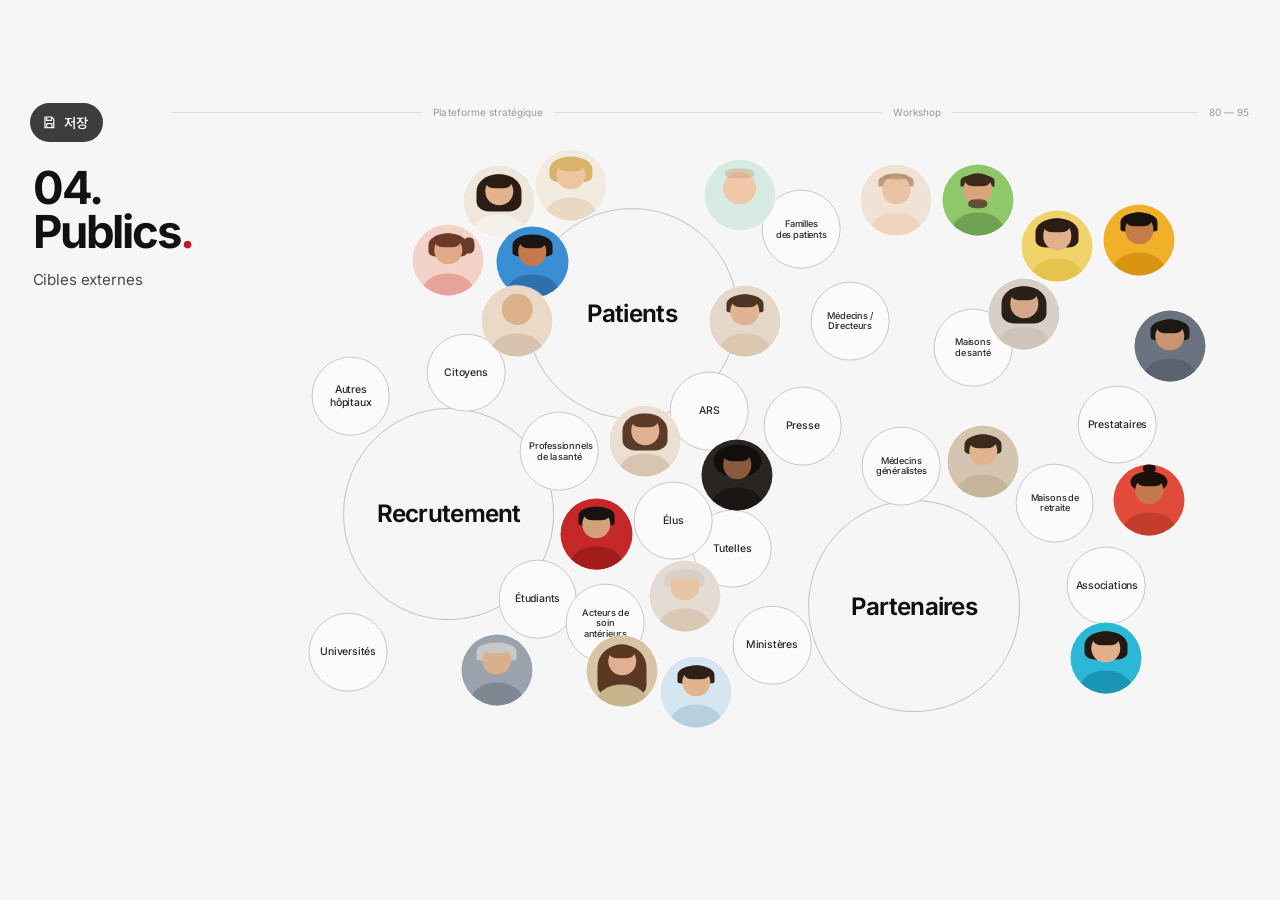
==== commit cded7ed2: "Tighten Publics cluster spacing and keep avatar faces visible Uncover the Élus label, nudge Citoyens" ====
--- a/portfolio/index.html
+++ b/portfolio/index.html
@@ -42,7 +42,7 @@
 
     <!-- Small labeled bubbles -->
     <div class="bubble" style="--x:27.4%; --y:42.8%;"><span>Autres hôpitaux</span></div>
-    <div class="bubble" style="--x:37.3%; --y:39.8%;"><span>Citoyens</span></div>
+    <div class="bubble" style="--x:36.4%; --y:39.6%;"><span>Citoyens</span></div>
     <div class="bubble is-wide" style="--x:43.7%; --y:50.2%;"><span>Professionnels<br>de la santé</span></div>
     <div class="bubble" style="--x:55.4%; --y:44.8%;"><span>ARS</span></div>
     <div class="bubble" style="--x:62.7%; --y:46.8%;"><span>Presse</span></div>
@@ -57,7 +57,7 @@
     <div class="bubble" style="--x:42.0%; --y:70.2%;"><span>Étudiants</span></div>
     <div class="bubble" style="--x:27.2%; --y:77.4%;"><span>Universités</span></div>
     <div class="bubble is-wide" style="--x:47.3%; --y:73.5%;"><span>Acteurs de soin<br>antérieurs</span></div>
-    <div class="bubble" style="--x:51.4%; --y:60.4%;"><span>Élus</span></div>
+    <div class="bubble" style="--x:52.6%; --y:59.6%;"><span>Élus</span></div>
     <div class="bubble is-wide" style="--x:62.6%; --y:20.2%;"><span>Familles<br>des patients</span></div>
 
     <!-- Original geometric portraits (not sourced from the reference photo) -->
@@ -78,7 +78,7 @@
     <div class="photo" style="--x:57.6%; --y:53.4%; --bg:#2a2422; --skin:#8a5a3c; --hair:#120e0c; --shirt:#1a1614;" data-hair="curly" aria-hidden="true"><span class="shirt"></span><span class="head"></span><span class="hair"></span></div>
     <div class="photo" style="--x:76.8%; --y:51.6%; --bg:#d4c4b0; --skin:#e0b48c; --hair:#3a2a1c; --shirt:#c4b49c;" data-hair="pixie" aria-hidden="true"><span class="shirt"></span><span class="head"></span><span class="hair"></span></div>
     <div class="photo" style="--x:89.8%; --y:56.8%; --bg:#e24b3a; --skin:#c47a4e; --hair:#1c100c; --shirt:#c43c2c;" data-hair="bun" aria-hidden="true"><span class="shirt"></span><span class="head"></span><span class="hair"></span></div>
-    <div class="photo" style="--x:48.4%; --y:60.8%; --bg:#c62828; --skin:#d4a07a; --hair:#1a1210; --shirt:#a31c1c;" data-hair="short" aria-hidden="true"><span class="shirt"></span><span class="head"></span><span class="hair"></span></div>
+    <div class="photo" style="--x:46.6%; --y:61.4%; --bg:#c62828; --skin:#d4a07a; --hair:#1a1210; --shirt:#a31c1c;" data-hair="short" aria-hidden="true"><span class="shirt"></span><span class="head"></span><span class="hair"></span></div>
     <div class="photo" style="--x:53.5%; --y:69.8%; --bg:#e4dcd2; --skin:#e6c4a4; --hair:#d8d0c6; --shirt:#d8c8b4;" data-hair="elder" aria-hidden="true"><span class="shirt"></span><span class="head"></span><span class="hair"></span></div>
     <div class="photo" style="--x:38.8%; --y:79.8%; --bg:#9aa3ad; --skin:#d8b08c; --hair:#c8c8c8; --shirt:#7e8792;" data-hair="elder" aria-hidden="true"><span class="shirt"></span><span class="head"></span><span class="hair"></span></div>
     <div class="photo" style="--x:48.6%; --y:80.0%; --bg:#d7c4a4; --skin:#e2b090; --hair:#5a3824; --shirt:#c8b48c;" data-hair="long" aria-hidden="true"><span class="shirt"></span><span class="head"></span><span class="hair"></span></div>
--- a/portfolio/css/styles.css
+++ b/portfolio/css/styles.css
@@ -180,7 +180,7 @@
   font-size: 1.18cqw;
   font-weight: 400;
   letter-spacing: -0.01em;
-  color: #3a3a3a;
+  color: #4a4a4a;
 }
 
 /* --- Shared node placement --- */
@@ -206,7 +206,7 @@
   border-radius: 50%;
   background: transparent;
   color: var(--ink);
-  font-size: 1.72cqw;
+  font-size: 1.88cqw;
   font-weight: 650;
   letter-spacing: -0.03em;
   text-align: center;
@@ -224,20 +224,20 @@
   border-radius: 50%;
   background: #fbfbfb;
   color: #2a2a2a;
-  font-size: 0.72cqw;
+  font-size: 0.82cqw;
   font-weight: 500;
   letter-spacing: -0.02em;
   line-height: 1.18;
   text-align: center;
-  padding: 0.35cqw;
+  padding: 0.3cqw;
 }
 
 .bubble span {
-  max-width: 90%;
+  max-width: 88%;
 }
 
 .bubble.is-wide {
-  font-size: 0.64cqw;
+  font-size: 0.72cqw;
   line-height: 1.15;
 }
 
@@ -255,196 +255,208 @@
 
 .photo .shirt {
   position: absolute;
-  left: 12%;
-  right: 12%;
-  bottom: -18%;
+  left: 14%;
+  right: 14%;
+  bottom: -16%;
+  height: 48%;
+  background: var(--shirt);
+  border-radius: 50% 50% 38% 38%;
+  z-index: 1;
+}
+
+.photo .head {
+  position: absolute;
+  left: 50%;
+  top: 36%;
+  width: 40%;
+  height: 40%;
+  background: var(--skin);
+  border-radius: 50%;
+  transform: translate(-50%, -50%);
+  z-index: 3;
+}
+
+.photo .head::before {
+  content: "";
+  position: absolute;
+  left: 6%;
+  right: 6%;
+  top: -10%;
+  height: 48%;
+  background: var(--hair);
+  border-radius: 50% 50% 35% 35%;
+}
+
+.photo .hair {
+  position: absolute;
+  z-index: 0;
+  background: var(--hair);
+  pointer-events: none;
+}
+
+.photo[data-hair="lob"] .hair {
+  left: 18%;
+  top: 12%;
+  width: 64%;
   height: 52%;
-  background: var(--shirt);
-  border-radius: 50% 50% 40% 40%;
-}
-
-.photo .head {
-  position: absolute;
-  left: 50%;
-  top: 34%;
-  width: 42%;
-  height: 42%;
-  background: var(--skin);
-  border-radius: 50%;
-  transform: translate(-50%, -50%);
-  z-index: 1;
-}
-
-.photo .hair {
-  position: absolute;
-  z-index: 2;
-  background: var(--hair);
-  pointer-events: none;
-}
-
-.photo[data-hair="lob"] .hair {
-  left: 22%;
-  top: 8%;
-  width: 56%;
-  height: 38%;
-  border-radius: 50% 50% 42% 42%;
-}
-
-.photo[data-hair="lob"] .hair::after {
-  content: "";
-  position: absolute;
-  left: -10%;
-  right: -10%;
-  top: 45%;
-  height: 70%;
-  background: var(--hair);
-  border-radius: 40%;
+  border-radius: 46% 46% 28% 28%;
 }
 
 .photo[data-hair="pixie"] .hair {
+  left: 24%;
+  top: 12%;
+  width: 52%;
+  height: 28%;
+  border-radius: 50% 50% 20% 20%;
+}
+
+.photo[data-hair="blonde"] .hair {
+  left: 20%;
+  top: 10%;
+  width: 60%;
+  height: 36%;
+  border-radius: 55% 55% 30% 30%;
+}
+
+.photo[data-hair="bun"] .hair {
   left: 24%;
   top: 10%;
   width: 52%;
+  height: 30%;
+  border-radius: 50%;
+}
+
+.photo[data-hair="bun"] .hair::before {
+  content: "";
+  position: absolute;
+  left: 50%;
+  top: -38%;
+  width: 36%;
+  height: 46%;
+  background: var(--hair);
+  border-radius: 50%;
+  transform: translateX(-50%);
+}
+
+.photo[data-hair="bald"] .hair,
+.photo[data-hair="bald"] .head::before {
+  display: none;
+}
+
+.photo[data-hair="bald"] .head {
+  top: 34%;
+  width: 44%;
+  height: 44%;
+}
+
+.photo[data-hair="short"] .hair {
+  left: 24%;
+  top: 12%;
+  width: 52%;
+  height: 26%;
+  border-radius: 50% 50% 12% 12%;
+}
+
+.photo[data-hair="baby"] .head {
+  top: 40%;
+  width: 46%;
+  height: 46%;
+}
+
+.photo[data-hair="baby"] .head::before {
   height: 28%;
-  border-radius: 50% 50% 20% 20%;
-}
-
-.photo[data-hair="blonde"] .hair {
-  left: 23%;
-  top: 7%;
-  width: 54%;
-  height: 32%;
-  border-radius: 60% 60% 30% 30%;
-}
-
-.photo[data-hair="bun"] .hair {
+  opacity: 0.45;
+}
+
+.photo[data-hair="baby"] .hair {
+  display: none;
+}
+
+.photo[data-hair="baby"] .shirt {
+  display: none;
+}
+
+.photo[data-hair="buzz"] .hair {
   left: 26%;
   top: 14%;
   width: 48%;
-  height: 26%;
-  border-radius: 50%;
-}
-
-.photo[data-hair="bun"] .hair::before {
-  content: "";
-  position: absolute;
-  left: 50%;
-  top: -42%;
-  width: 38%;
-  height: 48%;
-  background: var(--hair);
-  border-radius: 50%;
-  transform: translateX(-50%);
-}
-
-.photo[data-hair="bald"] .hair {
-  display: none;
-}
-
-.photo[data-hair="bald"] .head {
-  top: 32%;
-  width: 44%;
-  height: 44%;
-}
-
-.photo[data-hair="short"] .hair {
-  left: 25%;
-  top: 11%;
-  width: 50%;
-  height: 24%;
-  border-radius: 50% 50% 12% 12%;
-}
-
-.photo[data-hair="baby"] .head {
-  top: 38%;
-  width: 46%;
-  height: 46%;
-}
-
-.photo[data-hair="baby"] .hair {
-  left: 30%;
-  top: 16%;
-  width: 40%;
   height: 18%;
-  border-radius: 50%;
-  opacity: 0.55;
-}
-
-.photo[data-hair="baby"] .shirt {
-  display: none;
-}
-
-.photo[data-hair="buzz"] .hair {
-  left: 26%;
-  top: 12%;
-  width: 48%;
-  height: 16%;
   border-radius: 50% 50% 0 0;
-  opacity: 0.85;
+  opacity: 0.8;
+}
+
+.photo[data-hair="buzz"] .head::before {
+  height: 22%;
+  opacity: 0.65;
 }
 
 .photo[data-hair="long"] .hair {
-  left: 20%;
-  top: 10%;
-  width: 60%;
-  height: 58%;
-  border-radius: 50% 50% 18% 18%;
+  left: 16%;
+  top: 14%;
+  width: 68%;
+  height: 70%;
+  border-radius: 44% 44% 20% 20%;
 }
 
 .photo[data-hair="elder"] .hair {
   left: 22%;
-  top: 10%;
+  top: 12%;
   width: 56%;
-  height: 22%;
+  height: 24%;
   border-radius: 50% 50% 10% 10%;
 }
 
+.photo[data-hair="elder"] .head::before {
+  background: var(--hair);
+  height: 36%;
+}
+
 .photo[data-hair="crop"] .hair {
-  left: 24%;
-  top: 9%;
-  width: 52%;
+  left: 22%;
+  top: 12%;
+  width: 56%;
   height: 30%;
-  border-radius: 55% 55% 20% 20%;
+  border-radius: 50% 50% 18% 18%;
 }
 
 .photo[data-hair="curly"] .hair {
-  left: 18%;
-  top: 6%;
-  width: 64%;
-  height: 42%;
+  left: 16%;
+  top: 8%;
+  width: 68%;
+  height: 46%;
   border-radius: 50%;
 }
 
 .photo[data-hair="fringe"] .hair {
+  left: 20%;
+  top: 12%;
+  width: 60%;
+  height: 40%;
+  border-radius: 48% 48% 24% 24%;
+}
+
+.photo[data-hair="ponytail"] .hair {
   left: 22%;
-  top: 8%;
+  top: 12%;
   width: 56%;
-  height: 34%;
-  border-radius: 50% 50% 40% 40%;
-}
-
-.photo[data-hair="ponytail"] .hair {
-  left: 24%;
-  top: 10%;
-  width: 52%;
-  height: 28%;
+  height: 32%;
   border-radius: 50% 50% 20% 20%;
 }
 
 .photo[data-hair="ponytail"] .hair::after {
   content: "";
   position: absolute;
-  right: -18%;
-  top: 20%;
+  right: -16%;
+  top: 18%;
   width: 28%;
-  height: 55%;
+  height: 70%;
   background: var(--hair);
   border-radius: 40%;
 }
 
 .photo[data-hair="beard"] .hair {
   left: 26%;
-  top: 12%;
+  top: 14%;
   width: 48%;
   height: 18%;
   border-radius: 50% 50% 0 0;
@@ -453,20 +465,20 @@
 .photo[data-hair="beard"] .head::after {
   content: "";
   position: absolute;
-  left: 18%;
-  right: 18%;
-  bottom: -12%;
-  height: 28%;
+  left: 16%;
+  right: 16%;
+  bottom: -14%;
+  height: 30%;
   background: var(--hair);
   border-radius: 40%;
-  opacity: 0.7;
+  opacity: 0.72;
 }
 
 .photo[data-hair="topknot"] .hair {
-  left: 28%;
-  top: 12%;
-  width: 44%;
-  height: 22%;
+  left: 26%;
+  top: 12%;
+  width: 48%;
+  height: 24%;
   border-radius: 50%;
 }
 
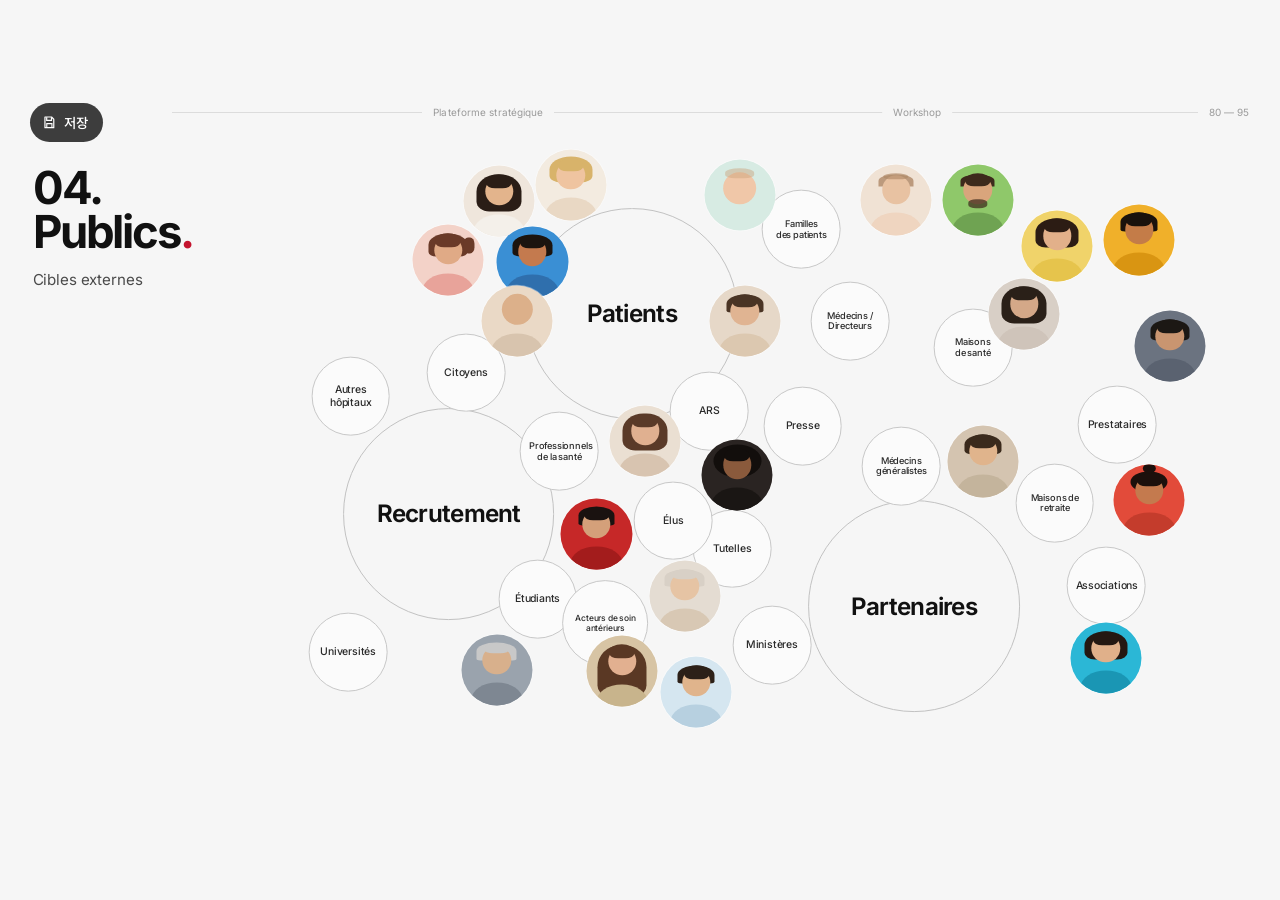
==== commit c6c28080: "Center the slide on small screens and keep Acteurs on two lines Co-authored-by: WhereDatMayo <WhereD" ====
--- a/portfolio/index.html
+++ b/portfolio/index.html
@@ -56,7 +56,7 @@
     <div class="bubble" style="--x:86.4%; --y:68.4%;"><span>Associations</span></div>
     <div class="bubble" style="--x:42.0%; --y:70.2%;"><span>Étudiants</span></div>
     <div class="bubble" style="--x:27.2%; --y:77.4%;"><span>Universités</span></div>
-    <div class="bubble is-wide" style="--x:47.3%; --y:73.5%;"><span>Acteurs de soin<br>antérieurs</span></div>
+    <div class="bubble is-wide is-roomy" style="--x:47.3%; --y:73.5%;"><span>Acteurs de soin<br>antérieurs</span></div>
     <div class="bubble" style="--x:52.6%; --y:59.6%;"><span>Élus</span></div>
     <div class="bubble is-wide" style="--x:62.6%; --y:20.2%;"><span>Familles<br>des patients</span></div>
 
--- a/portfolio/css/styles.css
+++ b/portfolio/css/styles.css
@@ -241,6 +241,13 @@
   line-height: 1.15;
 }
 
+.bubble.is-roomy {
+  width: 6.7cqw;
+  height: 6.7cqw;
+  font-size: 0.66cqw;
+  line-height: 1.2;
+}
+
 /* --- Geometric placeholder portraits --- */
 
 .photo {
@@ -530,11 +537,5 @@
 @media (max-width: 720px) {
   body {
     overflow: auto;
-    place-items: start center;
   }
-
-  .slide {
-    --w: 100vw;
-    margin: 0 auto;
-  }
-}
+}
